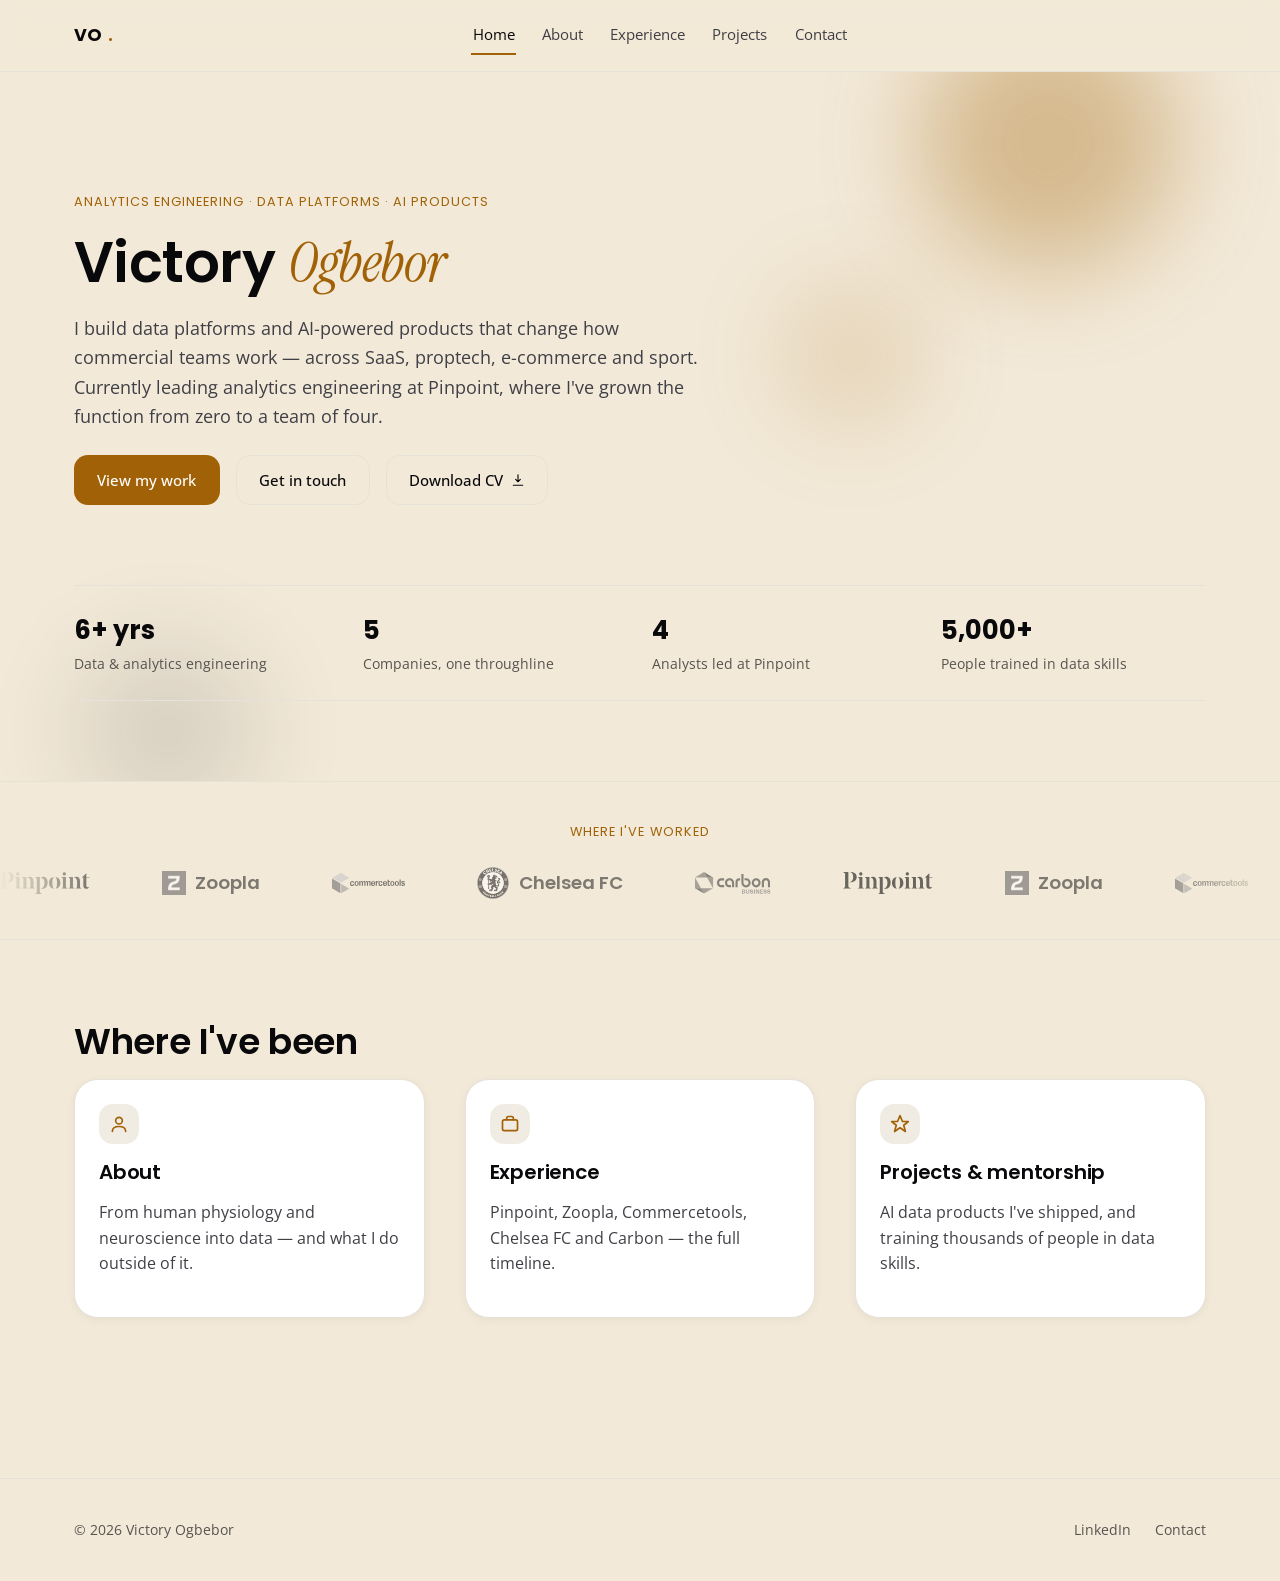
==== index.html @ 46c11bbd "Swap marquee text wordmarks for real company logos Pinpoint (own site's inline SVG wordmark), commer" ====
<!DOCTYPE html>
<html lang="en">
<head>
<meta charset="UTF-8">
<meta name="viewport" content="width=device-width, initial-scale=1.0">
<title>Victory Ogbebor — Analytics Engineering Leader</title>
<meta name="description" content="Victory Ogbebor builds data platforms and AI-powered data products across SaaS, proptech, e-commerce and sport.">
<link rel="icon" type="image/svg+xml" href="assets/favicon.svg">
<link rel="preconnect" href="https://fonts.googleapis.com">
<link rel="preconnect" href="https://fonts.gstatic.com" crossorigin>
<link href="https://fonts.googleapis.com/css2?family=Open+Sans:wght@300;400;500;600;700&family=Poppins:wght@400;500;600;700&family=Instrument+Serif:ital@1&display=swap" rel="stylesheet">
<link rel="stylesheet" href="assets/css/styles.css">
</head>
<body data-page="home">

<header class="site-header">
  <nav class="nav">
    <a href="index.html" class="logo">VO<span class="dot">.</span></a>
    <div class="nav-links" data-nav-links>
      <a href="index.html" data-page="home">Home</a>
      <a href="about.html" data-page="about">About</a>
      <a href="experience.html" data-page="experience">Experience</a>
      <a href="projects.html" data-page="projects">Projects</a>
      <a href="contact.html" data-page="contact">Contact</a>
    </div>
    <div class="nav-actions">
      <button class="icon-btn nav-toggle" data-nav-toggle aria-expanded="false" aria-label="Toggle navigation">
        <svg width="20" height="20" viewBox="0 0 24 24" fill="none" stroke="currentColor" stroke-width="2" stroke-linecap="round"><path d="M4 7h16M4 12h16M4 17h16"></path></svg>
      </button>
    </div>
  </nav>
</header>

<main>
  <section class="hero">
    <div class="hero-floaters" aria-hidden="true">
      <span class="floater floater-a"></span>
      <span class="floater floater-b"></span>
      <span class="floater floater-c"></span>
    </div>
    <div class="container">
      <p class="eyebrow">Analytics Engineering · Data Platforms · AI Products</p>
      <h1>Victory <span class="accent-serif">Ogbebor</span></h1>
      <p style="max-width: 640px; font-size: 1.15rem;">
        I build data platforms and AI-powered products that change how commercial teams work —
        across SaaS, proptech, e-commerce and sport. Currently leading analytics engineering at
        Pinpoint, where I've grown the function from zero to a team of four.
      </p>
      <div class="hero-actions">
        <a href="projects.html" class="btn btn-primary">View my work</a>
        <a href="contact.html" class="btn btn-ghost">Get in touch</a>
        <a href="assets/files/Victory_Ogbebor_Resume.pdf" class="btn btn-ghost" download>
          Download CV
          <svg width="14" height="14" viewBox="0 0 24 24" fill="none" stroke="currentColor" stroke-width="2" stroke-linecap="round" stroke-linejoin="round"><path d="M12 3v12m0 0l-4-4m4 4l4-4M4 21h16"></path></svg>
        </a>
      </div>

      <div class="stat-strip">
        <div class="stat"><b>6+ yrs</b><span>Data &amp; analytics engineering</span></div>
        <div class="stat"><b>5</b><span>Companies, one throughline</span></div>
        <div class="stat"><b>4</b><span>Analysts led at Pinpoint</span></div>
        <div class="stat"><b>5,000+</b><span>People trained in data skills</span></div>
      </div>
    </div>
  </section>

  <section class="marquee-section">
    <p class="eyebrow marquee-eyebrow">Where I've worked</p>
    <div class="marquee-pause">
      <div class="marquee-track" data-marquee>
        <span class="marquee-item"><img src="assets/logos/pinpoint.svg" alt="Pinpoint" style="height:22px;"></span>
        <span class="marquee-item"><img src="assets/logos/zoopla.png" alt="" style="height:24px; width:24px;">Zoopla</span>
        <span class="marquee-item"><img src="assets/logos/commercetools.svg" alt="Commercetools" style="height:20px;"></span>
        <span class="marquee-item"><img src="assets/logos/chelsea-fc.svg" alt="" style="height:32px; width:32px;">Chelsea FC</span>
        <span class="marquee-item"><img src="assets/logos/carbon.svg" alt="Carbon" style="height:22px;"></span>
        <span class="marquee-item"><img src="assets/logos/pinpoint.svg" alt="Pinpoint" style="height:22px;"></span>
        <span class="marquee-item"><img src="assets/logos/zoopla.png" alt="" style="height:24px; width:24px;">Zoopla</span>
        <span class="marquee-item"><img src="assets/logos/commercetools.svg" alt="Commercetools" style="height:20px;"></span>
        <span class="marquee-item"><img src="assets/logos/chelsea-fc.svg" alt="" style="height:32px; width:32px;">Chelsea FC</span>
        <span class="marquee-item"><img src="assets/logos/carbon.svg" alt="Carbon" style="height:22px;"></span>
      </div>
    </div>
  </section>

  <section class="tight">
    <div class="container">
      <h2>Where I've been</h2>
      <div class="grid grid-3">
        <a href="about.html" class="card card-link">
          <div class="badge-icon">
            <svg width="20" height="20" viewBox="0 0 24 24" fill="none" stroke="currentColor" stroke-width="2" stroke-linecap="round" stroke-linejoin="round"><circle cx="12" cy="8" r="4"></circle><path d="M4 21c0-4 3.5-6 8-6s8 2 8 6"></path></svg>
          </div>
          <h3>About</h3>
          <p>From human physiology and neuroscience into data — and what I do outside of it.</p>
        </a>
        <a href="experience.html" class="card card-link">
          <div class="badge-icon">
            <svg width="20" height="20" viewBox="0 0 24 24" fill="none" stroke="currentColor" stroke-width="2" stroke-linecap="round" stroke-linejoin="round"><rect x="3" y="7" width="18" height="13" rx="2"></rect><path d="M8 7V5a2 2 0 0 1 2-2h4a2 2 0 0 1 2 2v2"></path></svg>
          </div>
          <h3>Experience</h3>
          <p>Pinpoint, Zoopla, Commercetools, Chelsea FC and Carbon — the full timeline.</p>
        </a>
        <a href="projects.html" class="card card-link">
          <div class="badge-icon">
            <svg width="20" height="20" viewBox="0 0 24 24" fill="none" stroke="currentColor" stroke-width="2" stroke-linecap="round" stroke-linejoin="round"><path d="M12 2l3 7h7l-5.5 4.5L18.5 21 12 16.5 5.5 21 7.5 13.5 2 9h7z"></path></svg>
          </div>
          <h3>Projects &amp; mentorship</h3>
          <p>AI data products I've shipped, and training thousands of people in data skills.</p>
        </a>
      </div>
    </div>
  </section>
</main>

<footer class="site-footer">
  <div class="container footer-row">
    <span>© <span id="year"></span> Victory Ogbebor</span>
    <div class="footer-links">
      <a href="https://www.linkedin.com/in/victory-ogbebor/" target="_blank" rel="noopener">LinkedIn</a>
      <a href="contact.html">Contact</a>
    </div>
  </div>
</footer>

<script src="assets/js/main.js"></script>
<script>document.getElementById('year').textContent = new Date().getFullYear();</script>
</body>
</html>
---- assets/css/styles.css ----
/* ---------------------------------------------------------
   Design tokens (warm/approachable revision: neutral base +
   amber accent, Poppins + Open Sans, soft rounded cards)
--------------------------------------------------------- */
:root {
  --color-bg: #F2E9D8;
  --color-fg: #09090B;
  --color-surface: #FFFFFF;
  --color-primary: #18181B;
  --color-primary-fg: #FFFFFF;
  --color-secondary: #3F3F46;
  --color-accent: #A16207;
  --color-accent-fg: #FFFFFF;
  --color-muted: #F1ECE3;
  --color-muted-fg: #57534E;
  --color-border: #E7E2D9;
  --color-ring: #A16207;

  --font-heading: 'Poppins', -apple-system, BlinkMacSystemFont, sans-serif;
  --font-body: 'Open Sans', -apple-system, BlinkMacSystemFont, sans-serif;

  --radius-sm: 8px;
  --radius-md: 14px;
  --radius-lg: 24px;

  --space-1: 0.5rem;
  --space-2: 1rem;
  --space-3: 1.5rem;
  --space-4: 2.5rem;
  --space-5: 5rem;
  --space-6: 7.5rem;

  --max-width: 1180px;
  --transition: 200ms ease;
  --shadow-card: 0 2px 10px rgba(24, 24, 27, 0.05);
  --shadow-card-hover: 0 12px 30px rgba(161, 98, 7, 0.12);
}

@media (prefers-reduced-motion: reduce) {
  *, *::before, *::after {
    animation-duration: 0.01ms !important;
    transition-duration: 0.01ms !important;
    scroll-behavior: auto !important;
  }
}

/* ---------------------------------------------------------
   Reset & base
--------------------------------------------------------- */
*, *::before, *::after { box-sizing: border-box; }
html { scroll-behavior: smooth; }

body {
  margin: 0;
  background: var(--color-bg);
  color: var(--color-fg);
  font-family: var(--font-body);
  font-size: 16px;
  line-height: 1.6;
  -webkit-font-smoothing: antialiased;
  transition: background var(--transition), color var(--transition);
}

h1, h2, h3, h4 {
  font-family: var(--font-heading);
  font-weight: 600;
  line-height: 1.2;
  margin: 0 0 var(--space-2);
  letter-spacing: -0.01em;
}

h1 { font-size: clamp(2.25rem, 5vw, 3.5rem); }
h2 { font-size: clamp(1.5rem, 3vw, 2.25rem); }
h3 { font-size: 1.25rem; }

p { margin: 0 0 var(--space-2); color: var(--color-secondary); }

.accent-serif {
  font-family: 'Instrument Serif', 'Cormorant Garamond', ui-serif, Georgia, serif;
  font-style: italic;
  font-weight: 400;
  color: var(--color-accent);
}

a {
  color: inherit;
  text-decoration: none;
}

ul { padding-left: 1.2em; }

img, svg { max-width: 100%; display: block; }

.container {
  max-width: var(--max-width);
  margin: 0 auto;
  padding: 0 var(--space-3);
}

a:focus-visible,
button:focus-visible,
[tabindex]:focus-visible {
  outline: 2px solid var(--color-ring);
  outline-offset: 3px;
  border-radius: var(--radius-sm);
}

button { font-family: inherit; cursor: pointer; }

/* ---------------------------------------------------------
   Header / nav
--------------------------------------------------------- */
.site-header {
  position: sticky;
  top: 0;
  z-index: 50;
  border-bottom: 1px solid var(--color-border);
}

/* backdrop-filter lives on a pseudo-element (not the header itself) because
   backdrop-filter on an ancestor creates a containing block for fixed-position
   descendants — that broke the full-viewport mobile nav overlay below. */
.site-header::before {
  content: "";
  position: absolute;
  inset: 0;
  z-index: -1;
  background: color-mix(in srgb, var(--color-bg) 85%, transparent);
  backdrop-filter: blur(10px);
}

.nav {
  display: flex;
  align-items: center;
  justify-content: space-between;
  padding: var(--space-2) var(--space-3);
  max-width: var(--max-width);
  margin: 0 auto;
}

.logo {
  font-family: var(--font-heading);
  font-weight: 700;
  font-size: 1.1rem;
  color: var(--color-fg);
  display: flex;
  align-items: center;
  gap: 0.4rem;
  cursor: pointer;
}

.logo .dot { color: var(--color-accent); }

.nav-links {
  display: flex;
  align-items: center;
  gap: var(--space-3);
}

.nav-links a {
  font-size: 0.95rem;
  color: var(--color-secondary);
  padding: 0.4rem 0.1rem;
  border-bottom: 2px solid transparent;
  transition: color var(--transition), border-color var(--transition);
  cursor: pointer;
}

.nav-links a:hover,
.nav-links a[aria-current="page"] {
  color: var(--color-fg);
  border-bottom-color: var(--color-accent);
}

.nav-actions {
  display: flex;
  align-items: center;
  gap: var(--space-2);
}

.icon-btn {
  background: transparent;
  border: 1px solid var(--color-border);
  border-radius: var(--radius-sm);
  width: 2.25rem;
  height: 2.25rem;
  display: inline-flex;
  align-items: center;
  justify-content: center;
  color: var(--color-fg);
  transition: background var(--transition), border-color var(--transition);
}

.icon-btn:hover { border-color: var(--color-accent); }

.nav-toggle {
  display: none;
  background: transparent;
  border: none;
  color: var(--color-fg);
}

@media (max-width: 768px) {
  .nav-links {
    position: fixed;
    inset: 4rem 0 0 0;
    background: var(--color-bg);
    flex-direction: column;
    align-items: flex-start;
    padding: var(--space-3);
    gap: var(--space-2);
    transform: translateY(-110%);
    transition: transform var(--transition);
    border-bottom: 1px solid var(--color-border);
  }
  .nav-links.open { transform: translateY(0); }
  .nav-toggle { display: inline-flex; }
}

/* ---------------------------------------------------------
   Buttons
--------------------------------------------------------- */
.btn {
  display: inline-flex;
  align-items: center;
  gap: 0.5rem;
  padding: 0.75rem 1.4rem;
  border-radius: var(--radius-md);
  font-size: 0.95rem;
  font-weight: 500;
  border: 1px solid transparent;
  transition: background var(--transition), color var(--transition), border-color var(--transition), transform var(--transition);
  cursor: pointer;
}

.btn:hover { transform: translateY(-1px); }

.btn-primary {
  background: var(--color-accent);
  color: var(--color-accent-fg);
}
.btn-primary:hover { background: color-mix(in srgb, var(--color-accent) 85%, black); }

.btn-ghost {
  background: transparent;
  color: var(--color-fg);
  border-color: var(--color-border);
}
.btn-ghost:hover { border-color: var(--color-accent); color: var(--color-accent); }

/* ---------------------------------------------------------
   Sections & layout helpers
--------------------------------------------------------- */
section { padding: var(--space-6) 0; }
section.tight { padding: var(--space-5) 0; }

.eyebrow {
  font-family: var(--font-heading);
  text-transform: uppercase;
  letter-spacing: 0.08em;
  font-size: 0.8rem;
  color: var(--color-accent);
  margin-bottom: var(--space-2);
}

.hero {
  position: relative;
  padding-top: var(--space-6);
  padding-bottom: var(--space-5);
  overflow: hidden;
}

.hero > .container { position: relative; z-index: 1; }

.hero-floaters {
  position: absolute;
  inset: 0;
  z-index: 0;
  overflow: hidden;
  pointer-events: none;
}

.floater {
  position: absolute;
  border-radius: 50%;
  filter: blur(50px);
  opacity: 0.35;
}

.floater-a {
  width: 260px;
  height: 260px;
  top: -60px;
  right: 8%;
  background: var(--color-accent);
  animation: float-a 9s ease-in-out infinite alternate;
}

.floater-b {
  width: 180px;
  height: 180px;
  bottom: -40px;
  left: 6%;
  background: var(--color-primary);
  opacity: 0.12;
  animation: float-b 11s ease-in-out infinite alternate;
}

.floater-c {
  width: 140px;
  height: 140px;
  top: 30%;
  right: 28%;
  background: var(--color-accent);
  opacity: 0.18;
  animation: float-c 7.5s ease-in-out infinite alternate;
}

@keyframes float-a {
  from { transform: translate(0, 0); }
  to { transform: translate(-18px, 22px); }
}
@keyframes float-b {
  from { transform: translate(0, 0); }
  to { transform: translate(20px, -16px); }
}
@keyframes float-c {
  from { transform: translate(0, 0); }
  to { transform: translate(-14px, -20px); }
}

/* ---------------------------------------------------------
   Company marquee
--------------------------------------------------------- */
.marquee-section {
  padding: var(--space-4) 0;
  border-top: 1px solid var(--color-border);
  border-bottom: 1px solid var(--color-border);
}

.marquee-eyebrow {
  text-align: center;
  margin-bottom: var(--space-3);
}

.marquee-pause {
  overflow: hidden;
  width: 100%;
  mask-image: linear-gradient(90deg, transparent, #000 8%, #000 92%, transparent);
}

.marquee-track {
  display: flex;
  align-items: center;
  gap: 4.5rem;
  width: max-content;
  animation: marquee-x 28s linear infinite;
}

.marquee-pause:hover .marquee-track { animation-play-state: paused; }

@keyframes marquee-x {
  from { transform: translateX(0); }
  to { transform: translateX(-50%); }
}

.marquee-item {
  font-family: var(--font-heading);
  font-weight: 600;
  font-size: 1.15rem;
  color: var(--color-muted-fg);
  white-space: nowrap;
  opacity: 0.75;
  display: flex;
  align-items: center;
  gap: 0.6rem;
}

.marquee-item img {
  max-height: 32px;
  width: auto;
  filter: grayscale(1);
  opacity: 0.75;
}

.hero-actions {
  display: flex;
  flex-wrap: wrap;
  gap: var(--space-2);
  margin-top: var(--space-3);
}

.stat-strip {
  display: grid;
  grid-template-columns: repeat(auto-fit, minmax(160px, 1fr));
  gap: var(--space-3);
  border-top: 1px solid var(--color-border);
  border-bottom: 1px solid var(--color-border);
  padding: var(--space-3) 0;
  margin-top: var(--space-5);
}

.stat-strip .stat b {
  display: block;
  font-family: var(--font-heading);
  font-size: 1.6rem;
  color: var(--color-fg);
}
.stat-strip .stat span {
  font-size: 0.85rem;
  color: var(--color-muted-fg);
}

.grid {
  display: grid;
  gap: var(--space-4);
}
.grid-3 { grid-template-columns: repeat(auto-fit, minmax(240px, 1fr)); }
.grid-2 { grid-template-columns: repeat(auto-fit, minmax(280px, 1fr)); }

.card {
  background: var(--color-surface);
  border: 1px solid var(--color-border);
  border-radius: var(--radius-lg);
  padding: var(--space-3);
  box-shadow: var(--shadow-card);
  transition: border-color var(--transition), box-shadow var(--transition), transform var(--transition);
}

.card:hover {
  border-color: var(--color-accent);
  box-shadow: var(--shadow-card-hover);
  transform: scale(1.01);
}

.card a.card-link {
  cursor: pointer;
}

.tag-row {
  display: flex;
  flex-wrap: wrap;
  gap: 0.4rem;
  margin-top: var(--space-2);
}

.tag {
  font-family: var(--font-heading);
  font-size: 0.75rem;
  background: var(--color-muted);
  color: var(--color-muted-fg);
  padding: 0.25rem 0.6rem;
  border-radius: 999px;
}

/* ---------------------------------------------------------
   Experience — drill-down accordion
--------------------------------------------------------- */
.timeline {
  display: flex;
  flex-direction: column;
  gap: var(--space-2);
}

.role-card {
  background: var(--color-surface);
  border: 1px solid var(--color-border);
  border-radius: var(--radius-lg);
  overflow: hidden;
  box-shadow: var(--shadow-card);
  transition: box-shadow var(--transition);
}

.role-card:hover { box-shadow: var(--shadow-card-hover); }

.role-summary {
  width: 100%;
  display: flex;
  justify-content: space-between;
  align-items: center;
  gap: var(--space-2);
  padding: var(--space-3);
  background: transparent;
  border: none;
  color: var(--color-fg);
  text-align: left;
}

.role-summary:hover { background: var(--color-muted); }

.role-heading h3 { margin-bottom: 0.2rem; }
.role-meta {
  font-family: var(--font-heading);
  font-size: 0.8rem;
  color: var(--color-muted-fg);
}
.role-summary-text {
  margin-top: 0.4rem;
  font-size: 0.9rem;
}

.chevron {
  flex-shrink: 0;
  transition: transform var(--transition);
  color: var(--color-accent);
}

.role-card[data-open="true"] .chevron { transform: rotate(180deg); }

.role-detail {
  max-height: 0;
  overflow: hidden;
  transition: max-height 300ms ease;
  border-top: 1px solid transparent;
}

.role-card[data-open="true"] .role-detail {
  border-top-color: var(--color-border);
}

.role-detail-inner {
  padding: 0 var(--space-3) var(--space-3);
}

.role-detail-inner ul { margin: 0 0 var(--space-2); padding-left: 1.1em; }
.role-detail-inner li { margin-bottom: 0.4rem; color: var(--color-secondary); }

/* ---------------------------------------------------------
   Footer
--------------------------------------------------------- */
.site-footer {
  border-top: 1px solid var(--color-border);
  padding: var(--space-4) 0;
  margin-top: var(--space-5);
}

.footer-row {
  display: flex;
  flex-wrap: wrap;
  justify-content: space-between;
  gap: var(--space-2);
  align-items: center;
  font-size: 0.85rem;
  color: var(--color-muted-fg);
}

.footer-links {
  display: flex;
  gap: var(--space-3);
}

/* ---------------------------------------------------------
   Misc components
--------------------------------------------------------- */
.divider { border: none; border-top: 1px solid var(--color-border); margin: var(--space-4) 0; }

.timeline-edu {
  display: flex;
  flex-direction: column;
  gap: var(--space-2);
}

.edu-item {
  display: flex;
  gap: var(--space-3);
  padding-bottom: var(--space-2);
  border-bottom: 1px solid var(--color-border);
}
.edu-item:last-child { border-bottom: none; }

.edu-item .edu-dates {
  font-family: var(--font-heading);
  font-size: 0.8rem;
  color: var(--color-accent);
  white-space: nowrap;
}

.contact-card {
  text-align: center;
  padding: var(--space-5) var(--space-3);
}

.email-reveal {
  font-family: var(--font-heading);
  font-size: 1.1rem;
  margin-top: var(--space-2);
  display: inline-block;
}

.badge-icon {
  width: 2.5rem;
  height: 2.5rem;
  border-radius: var(--radius-md);
  background: var(--color-muted);
  color: var(--color-accent);
  display: inline-flex;
  align-items: center;
  justify-content: center;
  margin-bottom: var(--space-2);
}
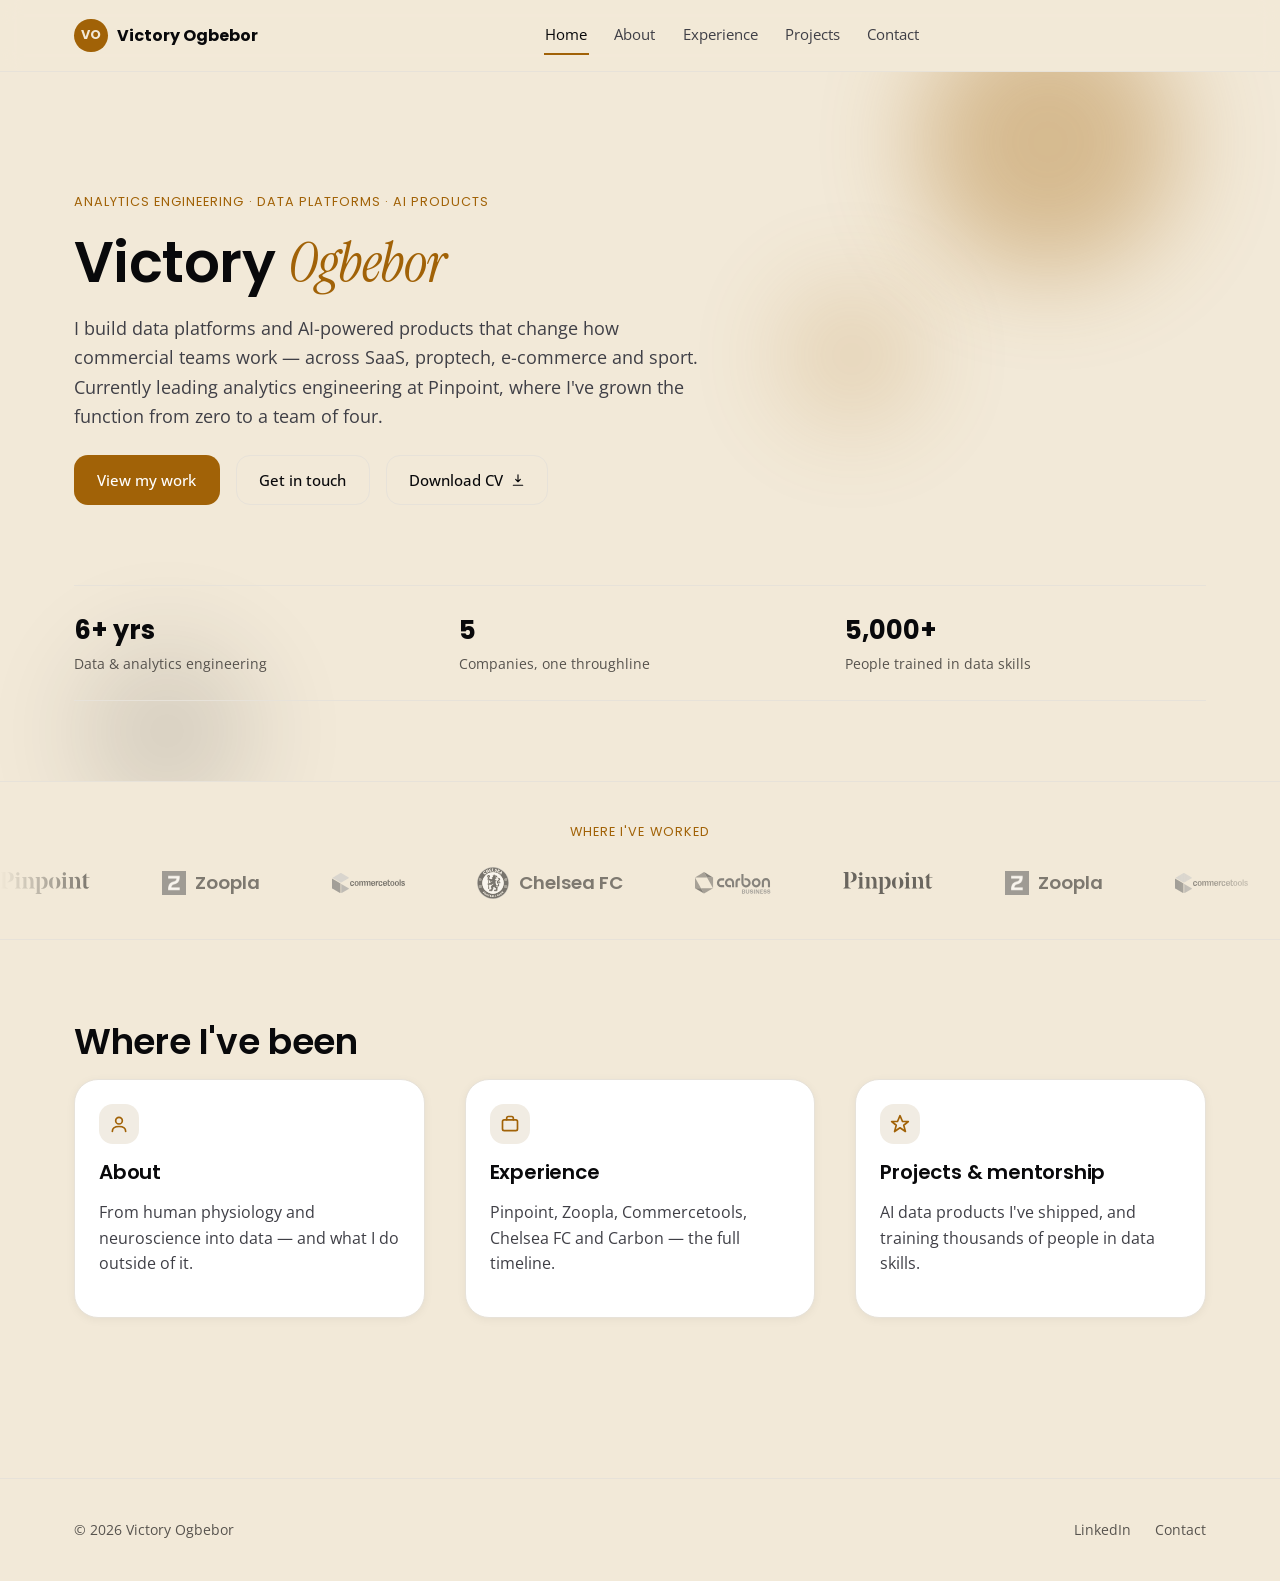
==== commit 5e64f5d1: "Redesign nav logo/favicon and remove stray stat tile Favicon was still using the original dark/blue " ====
--- a/index.html
+++ b/index.html
@@ -15,7 +15,7 @@
 
 <header class="site-header">
   <nav class="nav">
-    <a href="index.html" class="logo">VO<span class="dot">.</span></a>
+    <a href="index.html" class="logo"><span class="logo-badge">VO</span><span class="logo-name">Victory Ogbebor</span></a>
     <div class="nav-links" data-nav-links>
       <a href="index.html" data-page="home">Home</a>
       <a href="about.html" data-page="about">About</a>
@@ -58,7 +58,6 @@
       <div class="stat-strip">
         <div class="stat"><b>6+ yrs</b><span>Data &amp; analytics engineering</span></div>
         <div class="stat"><b>5</b><span>Companies, one throughline</span></div>
-        <div class="stat"><b>4</b><span>Analysts led at Pinpoint</span></div>
         <div class="stat"><b>5,000+</b><span>People trained in data skills</span></div>
       </div>
     </div>
--- a/assets/css/styles.css
+++ b/assets/css/styles.css
@@ -141,15 +141,35 @@
 .logo {
   font-family: var(--font-heading);
   font-weight: 700;
-  font-size: 1.1rem;
-  color: var(--color-fg);
-  display: flex;
-  align-items: center;
-  gap: 0.4rem;
+  font-size: 1rem;
+  color: var(--color-fg);
+  display: flex;
+  align-items: center;
+  gap: 0.6rem;
   cursor: pointer;
 }
 
-.logo .dot { color: var(--color-accent); }
+.logo-badge {
+  width: 2.1rem;
+  height: 2.1rem;
+  border-radius: 50%;
+  background: var(--color-accent);
+  color: var(--color-bg);
+  display: inline-flex;
+  align-items: center;
+  justify-content: center;
+  font-size: 0.8rem;
+  letter-spacing: 0.02em;
+  flex-shrink: 0;
+}
+
+.logo-name {
+  white-space: nowrap;
+}
+
+@media (max-width: 480px) {
+  .logo-name { display: none; }
+}
 
 .nav-links {
   display: flex;
@@ -488,6 +508,29 @@
 
 .role-summary:hover { background: var(--color-muted); }
 
+.role-heading-group {
+  display: flex;
+  align-items: flex-start;
+  gap: 1rem;
+}
+
+.role-logo {
+  width: 3rem;
+  height: 3rem;
+  border-radius: var(--radius-md);
+  background: var(--color-muted);
+  display: flex;
+  align-items: center;
+  justify-content: center;
+  flex-shrink: 0;
+}
+
+.role-logo img {
+  max-width: 65%;
+  max-height: 65%;
+  object-fit: contain;
+}
+
 .role-heading h3 { margin-bottom: 0.2rem; }
 .role-meta {
   font-family: var(--font-heading);
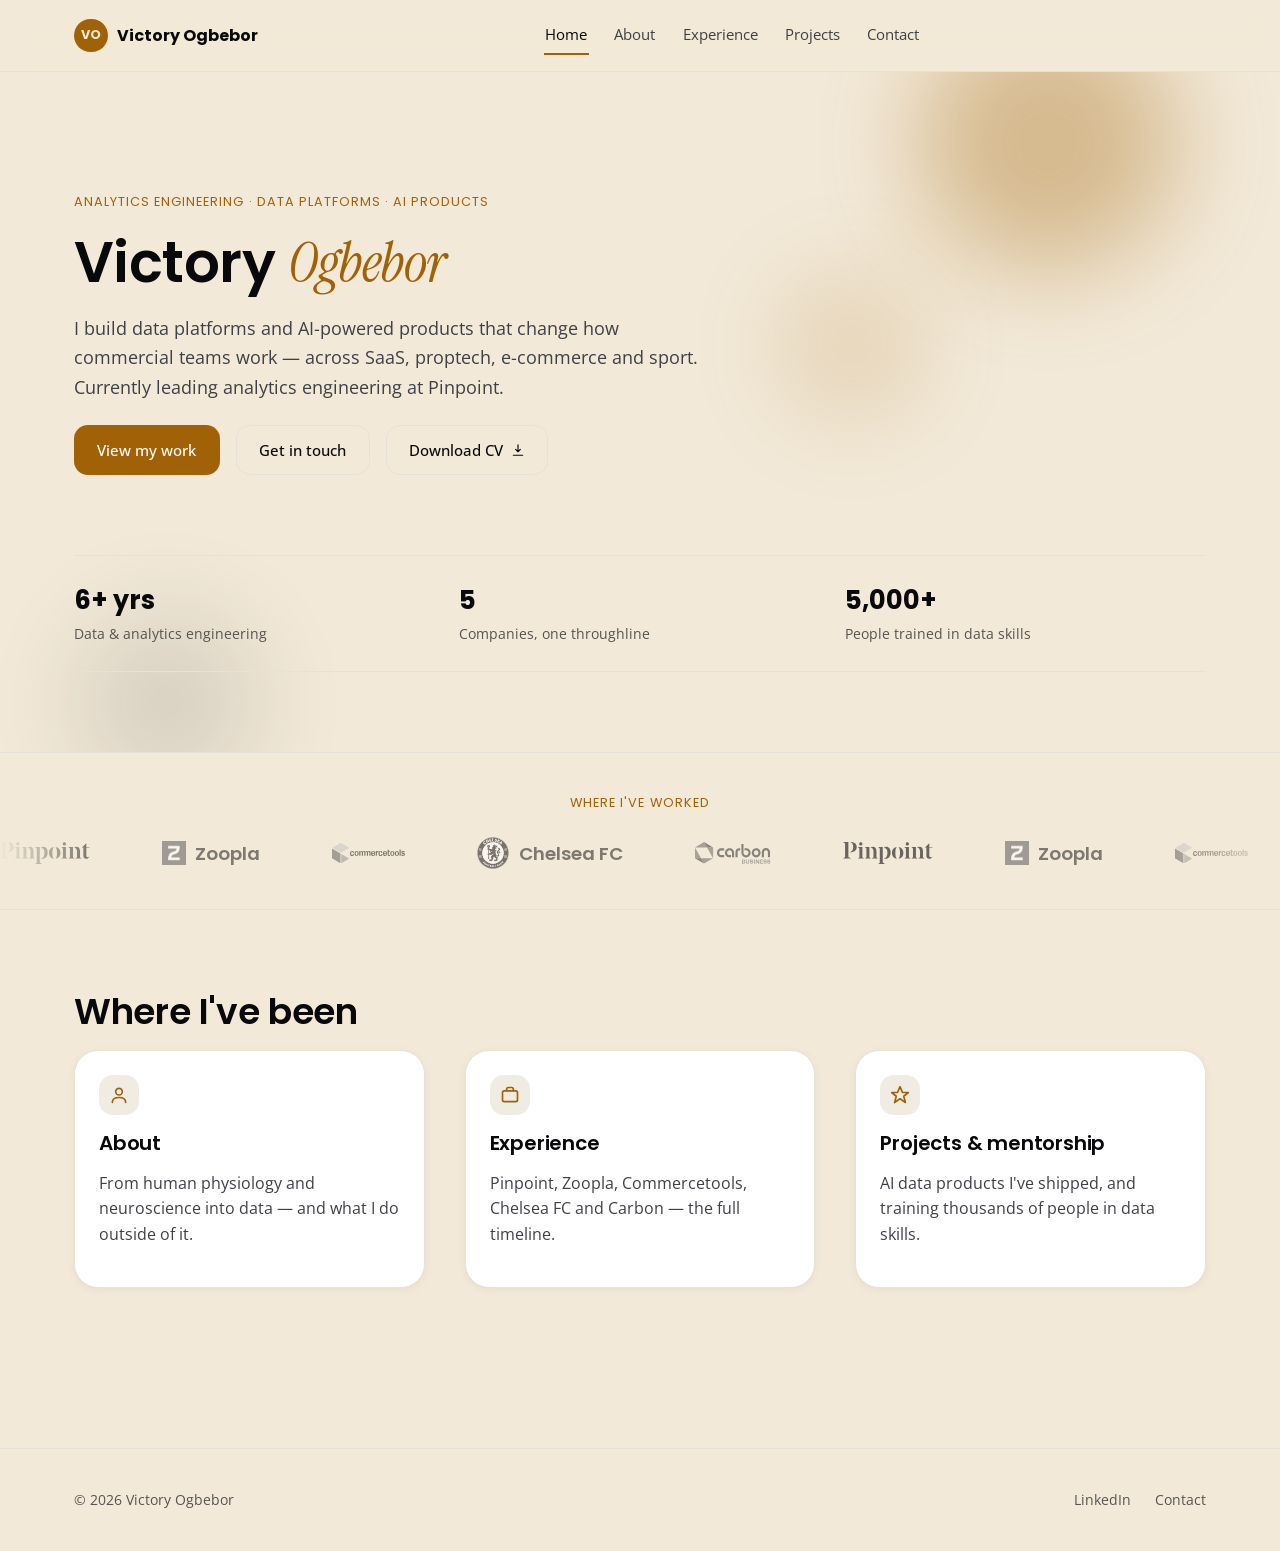
==== commit 09a723aa: "Trim hero intro paragraph on Home page" ====
--- a/index.html
+++ b/index.html
@@ -44,7 +44,7 @@
       <p style="max-width: 640px; font-size: 1.15rem;">
         I build data platforms and AI-powered products that change how commercial teams work —
         across SaaS, proptech, e-commerce and sport. Currently leading analytics engineering at
-        Pinpoint, where I've grown the function from zero to a team of four.
+        Pinpoint.
       </p>
       <div class="hero-actions">
         <a href="projects.html" class="btn btn-primary">View my work</a>
--- a/assets/css/styles.css
+++ b/assets/css/styles.css
@@ -95,6 +95,18 @@
   max-width: var(--max-width);
   margin: 0 auto;
   padding: 0 var(--space-3);
+}
+
+.sr-only {
+  position: absolute;
+  width: 1px;
+  height: 1px;
+  padding: 0;
+  margin: -1px;
+  overflow: hidden;
+  clip: rect(0, 0, 0, 0);
+  white-space: nowrap;
+  border: 0;
 }
 
 a:focus-visible,
@@ -474,99 +486,136 @@
 }
 
 /* ---------------------------------------------------------
-   Experience — drill-down accordion
---------------------------------------------------------- */
-.timeline {
-  display: flex;
-  flex-direction: column;
-  gap: var(--space-2);
-}
-
-.role-card {
-  background: var(--color-surface);
-  border: 1px solid var(--color-border);
-  border-radius: var(--radius-lg);
-  overflow: hidden;
-  box-shadow: var(--shadow-card);
-  transition: box-shadow var(--transition);
-}
-
-.role-card:hover { box-shadow: var(--shadow-card-hover); }
-
-.role-summary {
-  width: 100%;
-  display: flex;
-  justify-content: space-between;
-  align-items: center;
-  gap: var(--space-2);
-  padding: var(--space-3);
-  background: transparent;
+   Experience — alternating timeline
+--------------------------------------------------------- */
+.exp-timeline {
+  position: relative;
+  padding: var(--space-2) 0;
+}
+
+.exp-timeline::before {
+  content: "";
+  position: absolute;
+  left: 50%;
+  top: 0;
+  bottom: 0;
+  width: 1px;
+  background: var(--color-border);
+  transform: translateX(-50%);
+}
+
+.exp-item {
+  position: relative;
+  width: 50%;
+  padding: 0 var(--space-4) var(--space-6) 0;
+}
+
+.exp-item.exp-right {
+  margin-left: 50%;
+  padding: 0 0 var(--space-6) var(--space-4);
+}
+
+.exp-item.exp-left { text-align: right; }
+.exp-item.exp-right { text-align: left; }
+
+.exp-dot {
+  position: absolute;
+  top: 0.35rem;
+  width: 14px;
+  height: 14px;
+  border-radius: 50%;
+  background: var(--color-accent);
+  box-shadow: 0 0 0 4px var(--color-bg);
+}
+.exp-item.exp-left .exp-dot { right: -7px; }
+.exp-item.exp-right .exp-dot { left: -7px; }
+
+.exp-meta {
+  font-family: var(--font-heading);
+  font-size: 0.8rem;
+  letter-spacing: 0.04em;
+  text-transform: uppercase;
+  color: var(--color-muted-fg);
+  margin-bottom: 0.6rem;
+}
+
+.exp-company-row {
+  display: flex;
+  align-items: center;
+  gap: 0.6rem;
+  margin-bottom: 0.1rem;
+}
+.exp-item.exp-left .exp-company-row { justify-content: flex-end; }
+.exp-item.exp-right .exp-company-row { justify-content: flex-start; }
+
+.exp-logo {
+  height: 26px;
+  width: auto;
+  max-width: 90px;
+  object-fit: contain;
+}
+
+.exp-logo-wordmark {
+  height: 34px;
+  max-width: 160px;
+}
+
+.exp-company { margin: 0; }
+
+.exp-role {
+  color: var(--color-accent);
+  font-weight: 600;
+  margin-bottom: 0.7rem;
+}
+
+.exp-summary { margin-bottom: 0.7rem; }
+
+.exp-readmore {
+  background: none;
   border: none;
-  color: var(--color-fg);
-  text-align: left;
-}
-
-.role-summary:hover { background: var(--color-muted); }
-
-.role-heading-group {
-  display: flex;
-  align-items: flex-start;
-  gap: 1rem;
-}
-
-.role-logo {
-  width: 3rem;
-  height: 3rem;
-  border-radius: var(--radius-md);
-  background: var(--color-muted);
-  display: flex;
-  align-items: center;
-  justify-content: center;
-  flex-shrink: 0;
-}
-
-.role-logo img {
-  max-width: 65%;
-  max-height: 65%;
-  object-fit: contain;
-}
-
-.role-heading h3 { margin-bottom: 0.2rem; }
-.role-meta {
-  font-family: var(--font-heading);
-  font-size: 0.8rem;
-  color: var(--color-muted-fg);
-}
-.role-summary-text {
-  margin-top: 0.4rem;
-  font-size: 0.9rem;
-}
-
-.chevron {
-  flex-shrink: 0;
-  transition: transform var(--transition);
-  color: var(--color-accent);
-}
-
-.role-card[data-open="true"] .chevron { transform: rotate(180deg); }
-
-.role-detail {
+  padding: 0;
+  color: var(--color-fg);
+  font-family: var(--font-body);
+  font-weight: 600;
+  font-size: 0.95rem;
+  cursor: pointer;
+}
+.exp-readmore:hover { color: var(--color-accent); }
+
+.exp-detail {
   max-height: 0;
   overflow: hidden;
   transition: max-height 300ms ease;
-  border-top: 1px solid transparent;
-}
-
-.role-card[data-open="true"] .role-detail {
-  border-top-color: var(--color-border);
-}
-
-.role-detail-inner {
-  padding: 0 var(--space-3) var(--space-3);
-}
+  text-align: left;
+}
+
+.exp-detail .role-detail-inner { padding: var(--space-2) 0 0; }
 
 .role-detail-inner ul { margin: 0 0 var(--space-2); padding-left: 1.1em; }
 .role-detail-inner li { margin-bottom: 0.4rem; color: var(--color-secondary); }
+
+@media (max-width: 768px) {
+  .exp-timeline::before { left: 20px; transform: none; }
+
+  .exp-item.exp-left,
+  .exp-item.exp-right {
+    width: auto;
+    margin-left: 0;
+    padding: 0 0 var(--space-5) 2.75rem;
+    text-align: left;
+  }
+
+  .exp-item.exp-left .exp-dot,
+  .exp-item.exp-right .exp-dot {
+    left: 14px;
+    right: auto;
+  }
+
+  .exp-item.exp-left .exp-company-row,
+  .exp-item.exp-right .exp-company-row {
+    justify-content: flex-start;
+  }
+}
 
 /* ---------------------------------------------------------
    Footer
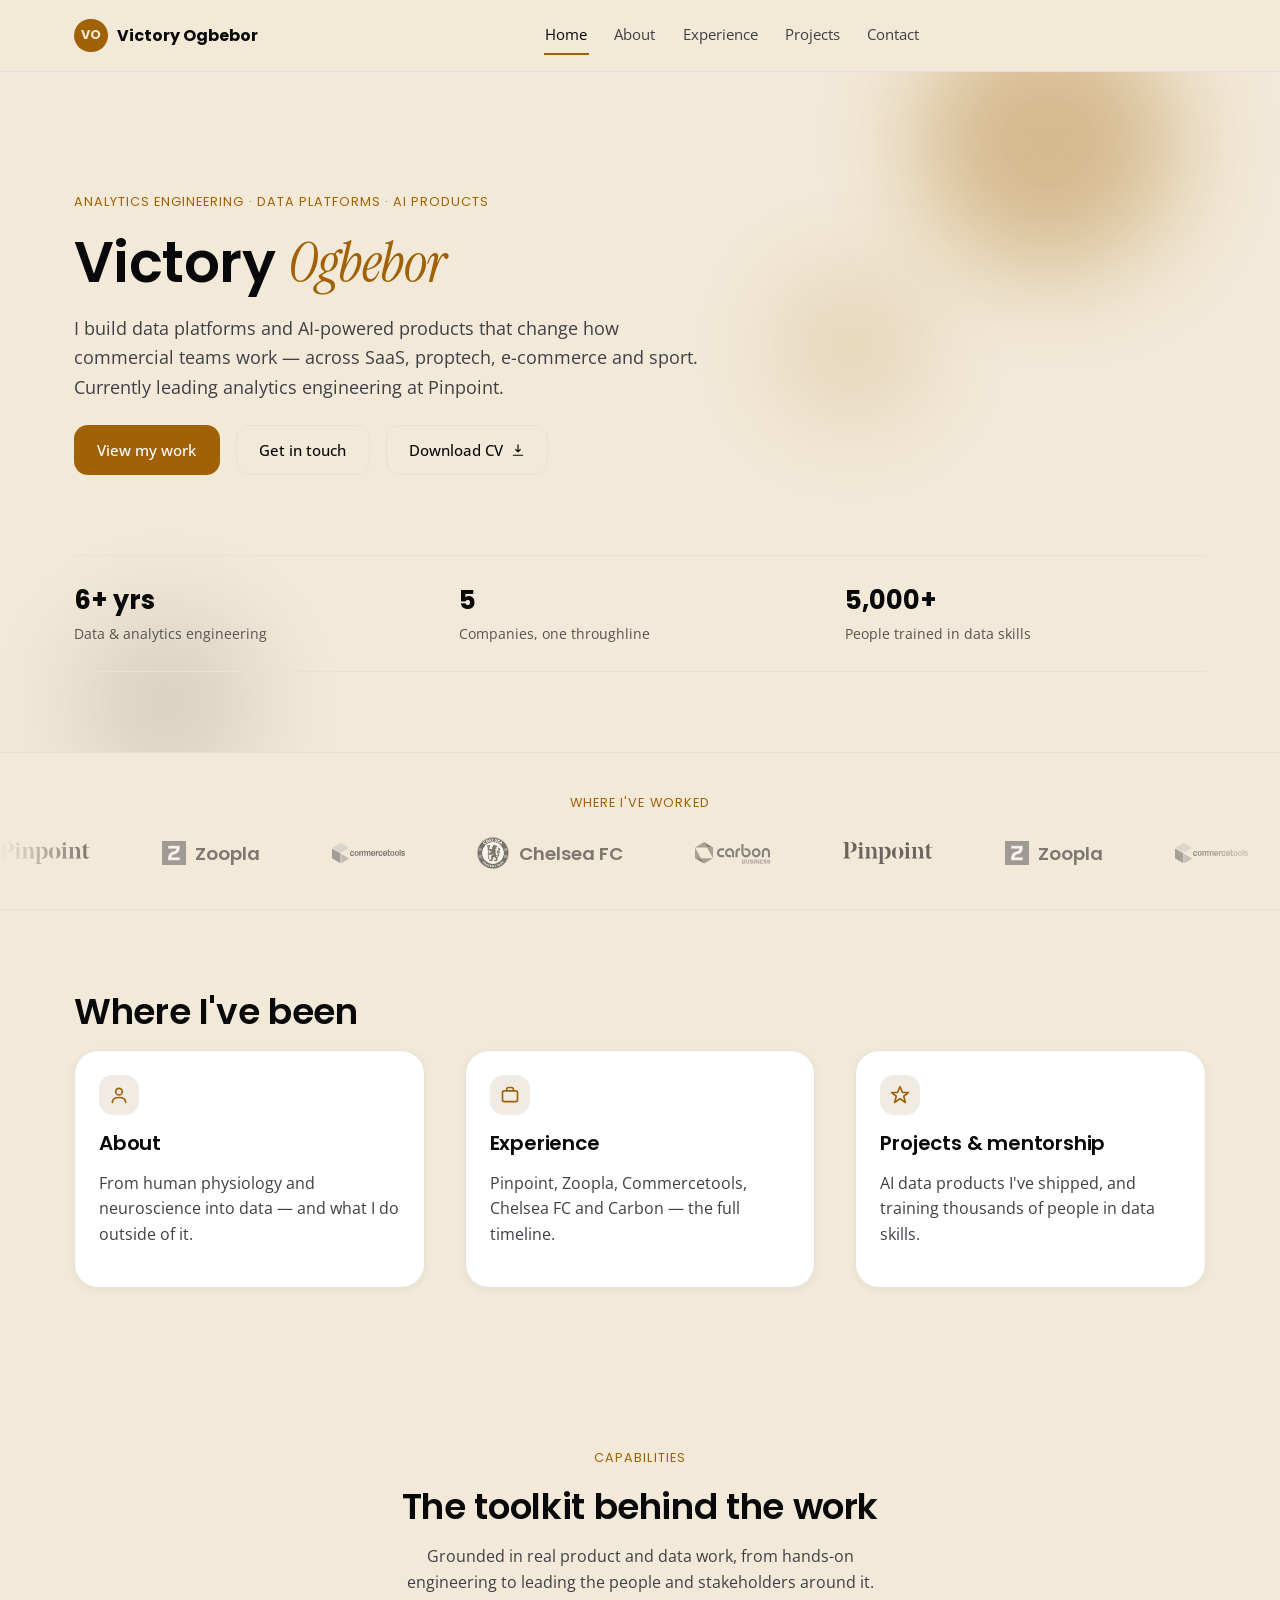
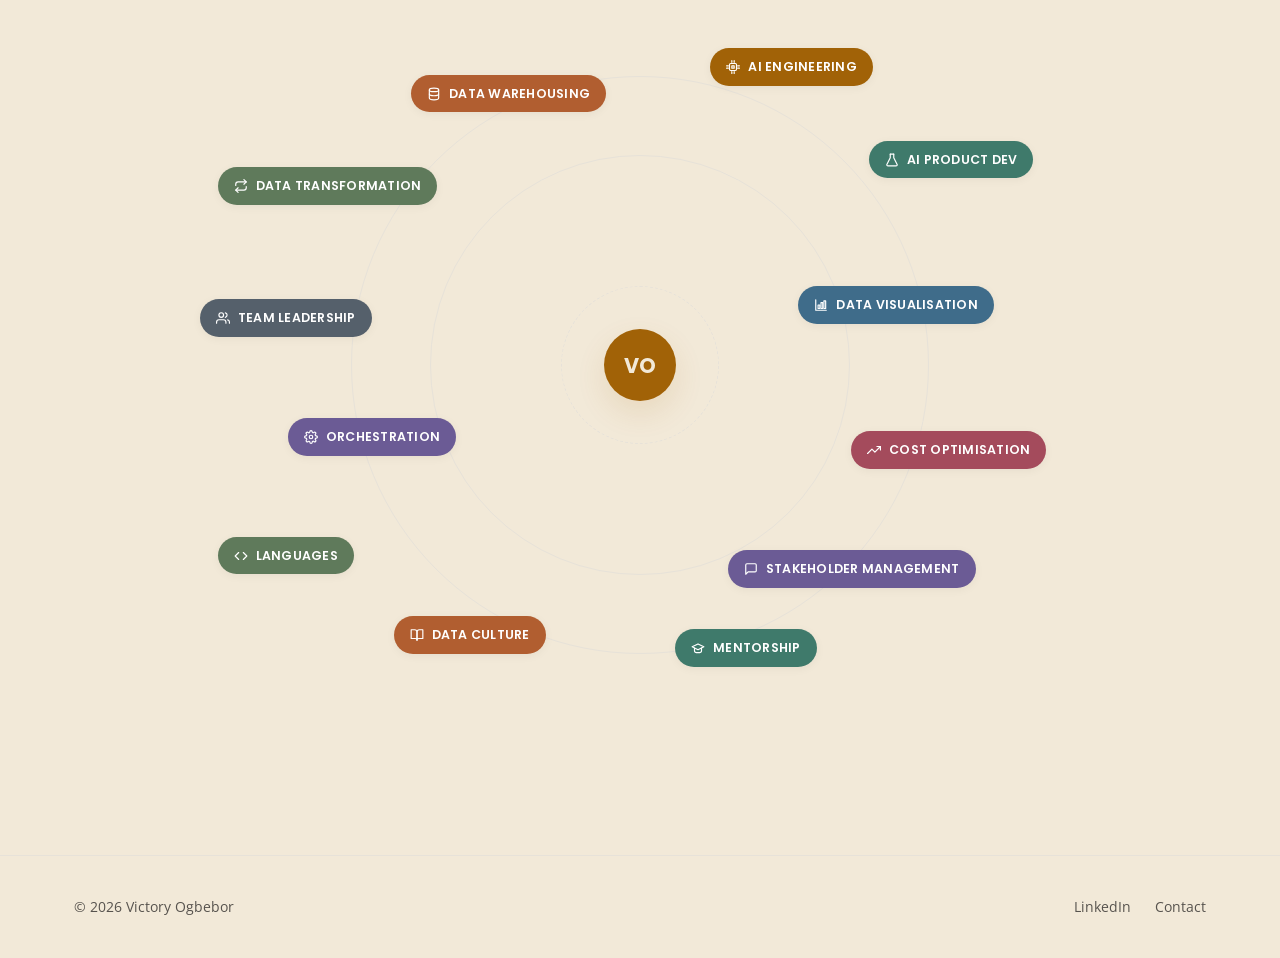
==== commit 71b04b6c: "Add radial capabilities visual to Home page, remove plain Toolkit list from About Inspired by the la" ====
--- a/index.html
+++ b/index.html
@@ -109,6 +109,79 @@
       </div>
     </div>
   </section>
+
+  <section class="tight">
+    <div class="container">
+      <p class="eyebrow" style="text-align:center; justify-content:center; display:flex;">Capabilities</p>
+      <h2 style="text-align:center;">The toolkit behind the work</h2>
+      <p style="max-width: 520px; margin: 0 auto; text-align:center;">Grounded in real product and data work, from hands-on engineering to leading the people and stakeholders around it.</p>
+
+      <div class="cap-visual">
+        <div class="cap-rings" aria-hidden="true"></div>
+        <div class="cap-center">VO</div>
+
+        <span class="cap-pill cap-c1" style="top:6%; left:24%;">
+          <svg width="14" height="14" viewBox="0 0 24 24" fill="none" stroke="currentColor" stroke-width="2" stroke-linecap="round" stroke-linejoin="round"><ellipse cx="12" cy="5" rx="8" ry="3"></ellipse><path d="M4 5v14c0 1.7 3.6 3 8 3s8-1.3 8-3V5"></path><path d="M4 12c0 1.7 3.6 3 8 3s8-1.3 8-3"></path></svg>
+          Data Warehousing
+        </span>
+
+        <span class="cap-pill cap-c5" style="top:2%; left:58%;">
+          <svg width="14" height="14" viewBox="0 0 24 24" fill="none" stroke="currentColor" stroke-width="2" stroke-linecap="round" stroke-linejoin="round"><rect x="6" y="6" width="12" height="12" rx="2"></rect><rect x="10" y="10" width="4" height="4"></rect><path d="M10 1v3M14 1v3M10 20v3M14 20v3M1 10h3M1 14h3M20 10h3M20 14h3"></path></svg>
+          AI Engineering
+        </span>
+
+        <span class="cap-pill cap-c4" style="top:20%; left:2%;">
+          <svg width="14" height="14" viewBox="0 0 24 24" fill="none" stroke="currentColor" stroke-width="2" stroke-linecap="round" stroke-linejoin="round"><path d="M17 1l4 4-4 4"></path><path d="M3 11V9a4 4 0 0 1 4-4h14"></path><path d="M7 23l-4-4 4-4"></path><path d="M21 13v2a4 4 0 0 1-4 4H3"></path></svg>
+          Data Transformation
+        </span>
+
+        <span class="cap-pill cap-c8" style="top:16%; left:76%;">
+          <svg width="14" height="14" viewBox="0 0 24 24" fill="none" stroke="currentColor" stroke-width="2" stroke-linecap="round" stroke-linejoin="round"><path d="M9 2v6L3 20a2 2 0 0 0 2 2h14a2 2 0 0 0 2-2L15 8V2"></path><path d="M9 2h6"></path></svg>
+          AI Product Dev
+        </span>
+
+        <span class="cap-pill cap-c3" style="top:38%; left:68%;">
+          <svg width="14" height="14" viewBox="0 0 24 24" fill="none" stroke="currentColor" stroke-width="2" stroke-linecap="round" stroke-linejoin="round"><path d="M3 3v18h18"></path><rect x="7" y="12" width="3" height="6"></rect><rect x="12" y="8" width="3" height="10"></rect><rect x="17" y="5" width="3" height="13"></rect></svg>
+          Data Visualisation
+        </span>
+
+        <span class="cap-pill cap-c7" style="top:40%; left:0%;">
+          <svg width="14" height="14" viewBox="0 0 24 24" fill="none" stroke="currentColor" stroke-width="2" stroke-linecap="round" stroke-linejoin="round"><path d="M17 21v-2a4 4 0 0 0-4-4H5a4 4 0 0 0-4 4v2"></path><circle cx="9" cy="7" r="4"></circle><path d="M23 21v-2a4 4 0 0 0-3-3.87"></path><path d="M16 3.13a4 4 0 0 1 0 7.75"></path></svg>
+          Team Leadership
+        </span>
+
+        <span class="cap-pill cap-c2" style="top:58%; left:10%;">
+          <svg width="14" height="14" viewBox="0 0 24 24" fill="none" stroke="currentColor" stroke-width="2" stroke-linecap="round" stroke-linejoin="round"><circle cx="12" cy="12" r="3"></circle><path d="M19.4 15a1.65 1.65 0 0 0 .33 1.82l.06.06a2 2 0 1 1-2.83 2.83l-.06-.06a1.65 1.65 0 0 0-1.82-.33 1.65 1.65 0 0 0-1 1.51V21a2 2 0 0 1-4 0v-.09A1.65 1.65 0 0 0 9 19.4a1.65 1.65 0 0 0-1.82.33l-.06.06a2 2 0 1 1-2.83-2.83l.06-.06A1.65 1.65 0 0 0 4.6 15a1.65 1.65 0 0 0-1.51-1H3a2 2 0 0 1 0-4h.09A1.65 1.65 0 0 0 4.6 9a1.65 1.65 0 0 0-.33-1.82l-.06-.06a2 2 0 1 1 2.83-2.83l.06.06A1.65 1.65 0 0 0 9 4.6a1.65 1.65 0 0 0 1-1.51V3a2 2 0 0 1 4 0v.09a1.65 1.65 0 0 0 1 1.51 1.65 1.65 0 0 0 1.82-.33l.06-.06a2 2 0 1 1 2.83 2.83l-.06.06A1.65 1.65 0 0 0 19.4 9a1.65 1.65 0 0 0 1.51 1H21a2 2 0 0 1 0 4h-.09a1.65 1.65 0 0 0-1.51 1z"></path></svg>
+          Orchestration
+        </span>
+
+        <span class="cap-pill cap-c6" style="top:60%; left:74%;">
+          <svg width="14" height="14" viewBox="0 0 24 24" fill="none" stroke="currentColor" stroke-width="2" stroke-linecap="round" stroke-linejoin="round"><polyline points="23 6 13.5 15.5 8.5 10.5 1 18"></polyline><polyline points="17 6 23 6 23 12"></polyline></svg>
+          Cost Optimisation
+        </span>
+
+        <span class="cap-pill cap-c4" style="top:76%; left:2%;">
+          <svg width="14" height="14" viewBox="0 0 24 24" fill="none" stroke="currentColor" stroke-width="2" stroke-linecap="round" stroke-linejoin="round"><polyline points="16 18 22 12 16 6"></polyline><polyline points="8 6 2 12 8 18"></polyline></svg>
+          Languages
+        </span>
+
+        <span class="cap-pill cap-c2" style="top:78%; left:60%;">
+          <svg width="14" height="14" viewBox="0 0 24 24" fill="none" stroke="currentColor" stroke-width="2" stroke-linecap="round" stroke-linejoin="round"><path d="M21 15a2 2 0 0 1-2 2H7l-4 4V5a2 2 0 0 1 2-2h14a2 2 0 0 1 2 2z"></path></svg>
+          Stakeholder Management
+        </span>
+
+        <span class="cap-pill cap-c1" style="top:88%; left:22%;">
+          <svg width="14" height="14" viewBox="0 0 24 24" fill="none" stroke="currentColor" stroke-width="2" stroke-linecap="round" stroke-linejoin="round"><path d="M2 3h6a4 4 0 0 1 4 4v14a3 3 0 0 0-3-3H2z"></path><path d="M22 3h-6a4 4 0 0 0-4 4v14a3 3 0 0 1 3-3h7z"></path></svg>
+          Data Culture
+        </span>
+
+        <span class="cap-pill cap-c8" style="top:90%; left:54%;">
+          <svg width="14" height="14" viewBox="0 0 24 24" fill="none" stroke="currentColor" stroke-width="2" stroke-linecap="round" stroke-linejoin="round"><path d="M22 10L12 5 2 10l10 5 10-5z"></path><path d="M6 12v5c0 1.5 3 3 6 3s6-1.5 6-3v-5"></path></svg>
+          Mentorship
+        </span>
+      </div>
+    </div>
+  </section>
 </main>
 
 <footer class="site-footer">
--- a/assets/css/styles.css
+++ b/assets/css/styles.css
@@ -415,6 +415,113 @@
   opacity: 0.75;
 }
 
+/* ---------------------------------------------------------
+   Capabilities — radial toolkit visual
+--------------------------------------------------------- */
+.cap-visual {
+  position: relative;
+  max-width: 880px;
+  height: 660px;
+  margin: var(--space-4) auto 0;
+}
+
+.cap-rings {
+  position: absolute;
+  top: 50%;
+  left: 50%;
+  width: 420px;
+  height: 420px;
+  transform: translate(-50%, -50%);
+  border-radius: 50%;
+  border: 1px solid var(--color-border);
+  pointer-events: none;
+}
+
+.cap-rings::before,
+.cap-rings::after {
+  content: "";
+  position: absolute;
+  border-radius: 50%;
+  border: 1px solid var(--color-border);
+}
+
+.cap-rings::before {
+  inset: -80px;
+}
+
+.cap-rings::after {
+  inset: 130px;
+  border-style: dashed;
+}
+
+.cap-center {
+  position: absolute;
+  top: 50%;
+  left: 50%;
+  transform: translate(-50%, -50%);
+  width: 4.5rem;
+  height: 4.5rem;
+  border-radius: 50%;
+  background: var(--color-accent);
+  color: var(--color-bg);
+  font-family: var(--font-heading);
+  font-weight: 700;
+  font-size: 1.3rem;
+  display: flex;
+  align-items: center;
+  justify-content: center;
+  box-shadow: var(--shadow-card-hover);
+  z-index: 2;
+}
+
+.cap-pill {
+  position: absolute;
+  display: inline-flex;
+  align-items: center;
+  gap: 0.5rem;
+  padding: 0.55rem 1rem;
+  border-radius: 999px;
+  color: #fff;
+  font-family: var(--font-heading);
+  font-weight: 600;
+  font-size: 0.78rem;
+  letter-spacing: 0.02em;
+  text-transform: uppercase;
+  white-space: nowrap;
+  box-shadow: var(--shadow-card);
+  transition: transform var(--transition), box-shadow var(--transition);
+  z-index: 1;
+}
+
+.cap-pill:hover {
+  transform: translateY(-3px);
+  box-shadow: var(--shadow-card-hover);
+}
+
+.cap-pill svg { flex-shrink: 0; }
+
+.cap-c1 { background: #B15E30; }
+.cap-c2 { background: #6B5B95; }
+.cap-c3 { background: #3F6C8A; }
+.cap-c4 { background: #5F7A5B; }
+.cap-c5 { background: #A16207; }
+.cap-c6 { background: #A44B5C; }
+.cap-c7 { background: #55606B; }
+.cap-c8 { background: #3F7A6B; }
+
+@media (max-width: 860px) {
+  .cap-visual {
+    height: auto;
+    display: flex;
+    flex-wrap: wrap;
+    justify-content: center;
+    gap: 0.6rem;
+    padding: var(--space-2) 0;
+  }
+  .cap-rings, .cap-center { display: none; }
+  .cap-pill { position: static; }
+}
+
 .hero-actions {
   display: flex;
   flex-wrap: wrap;
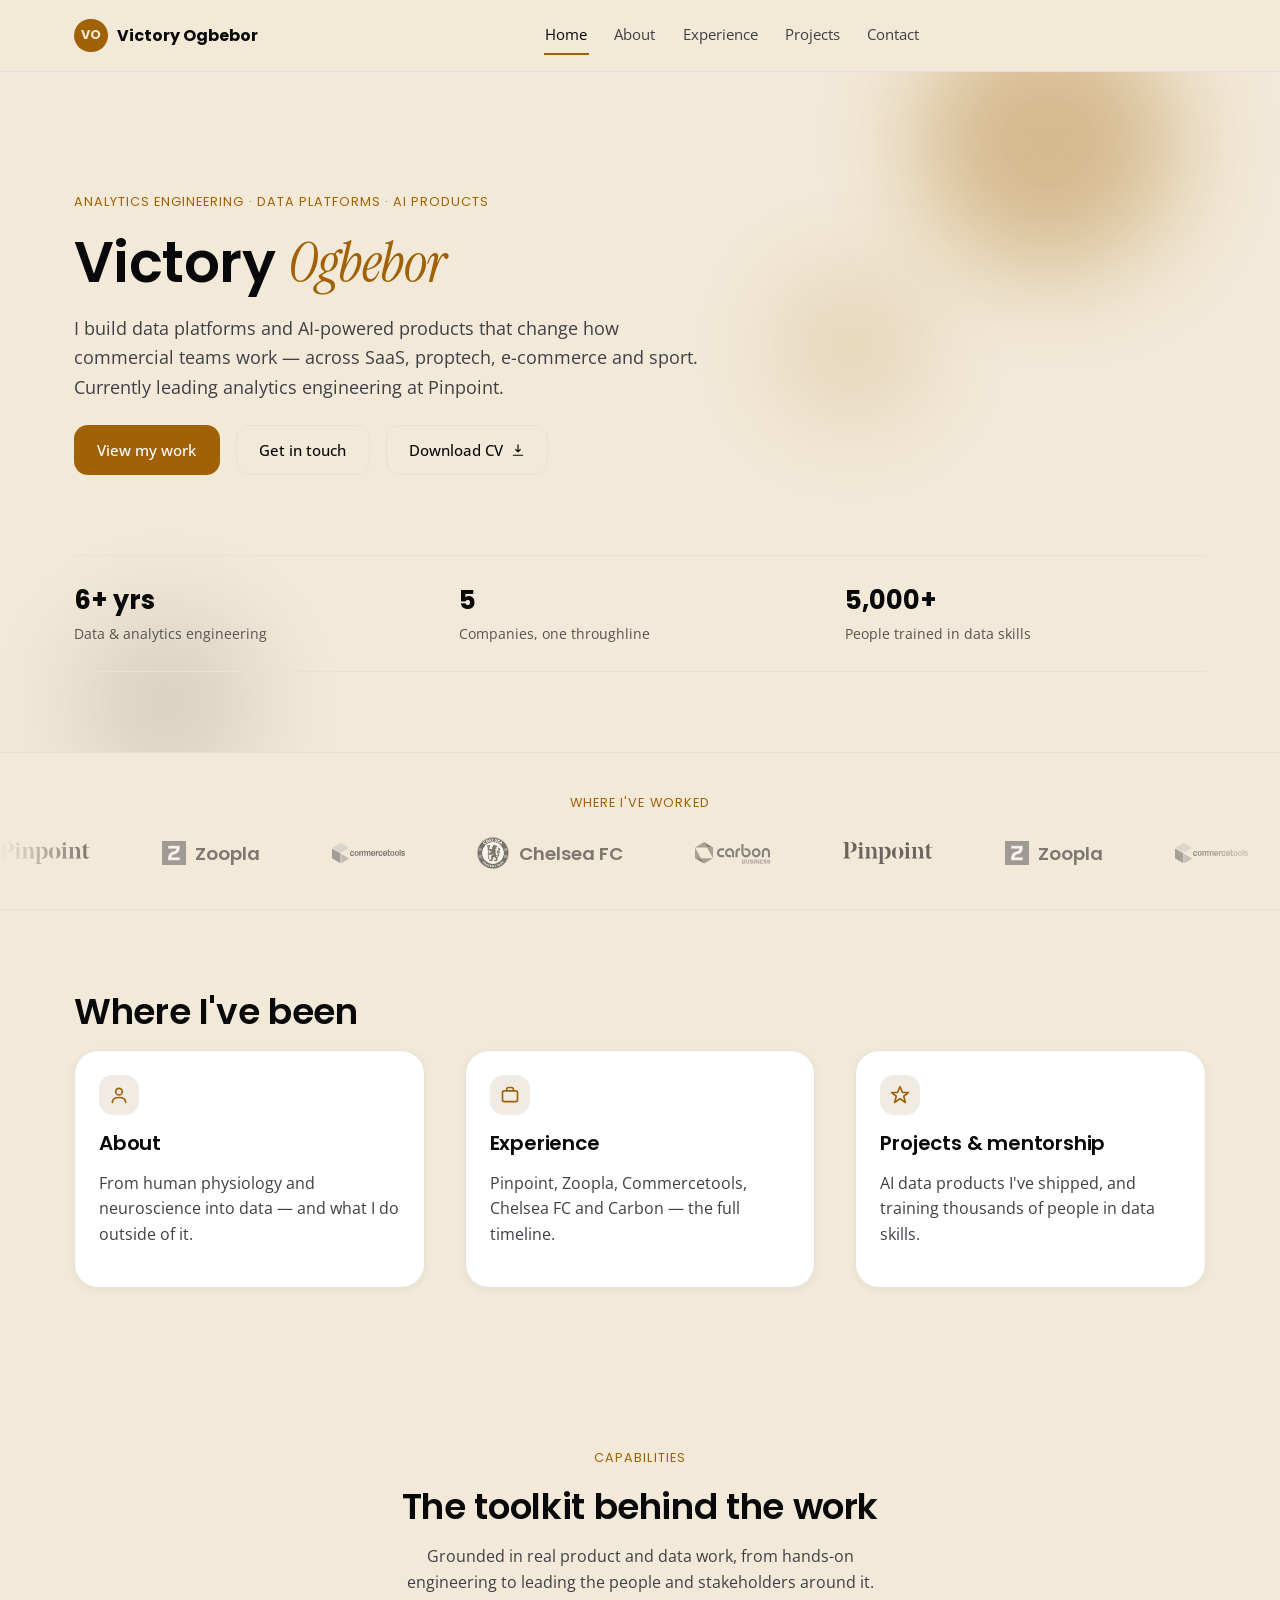
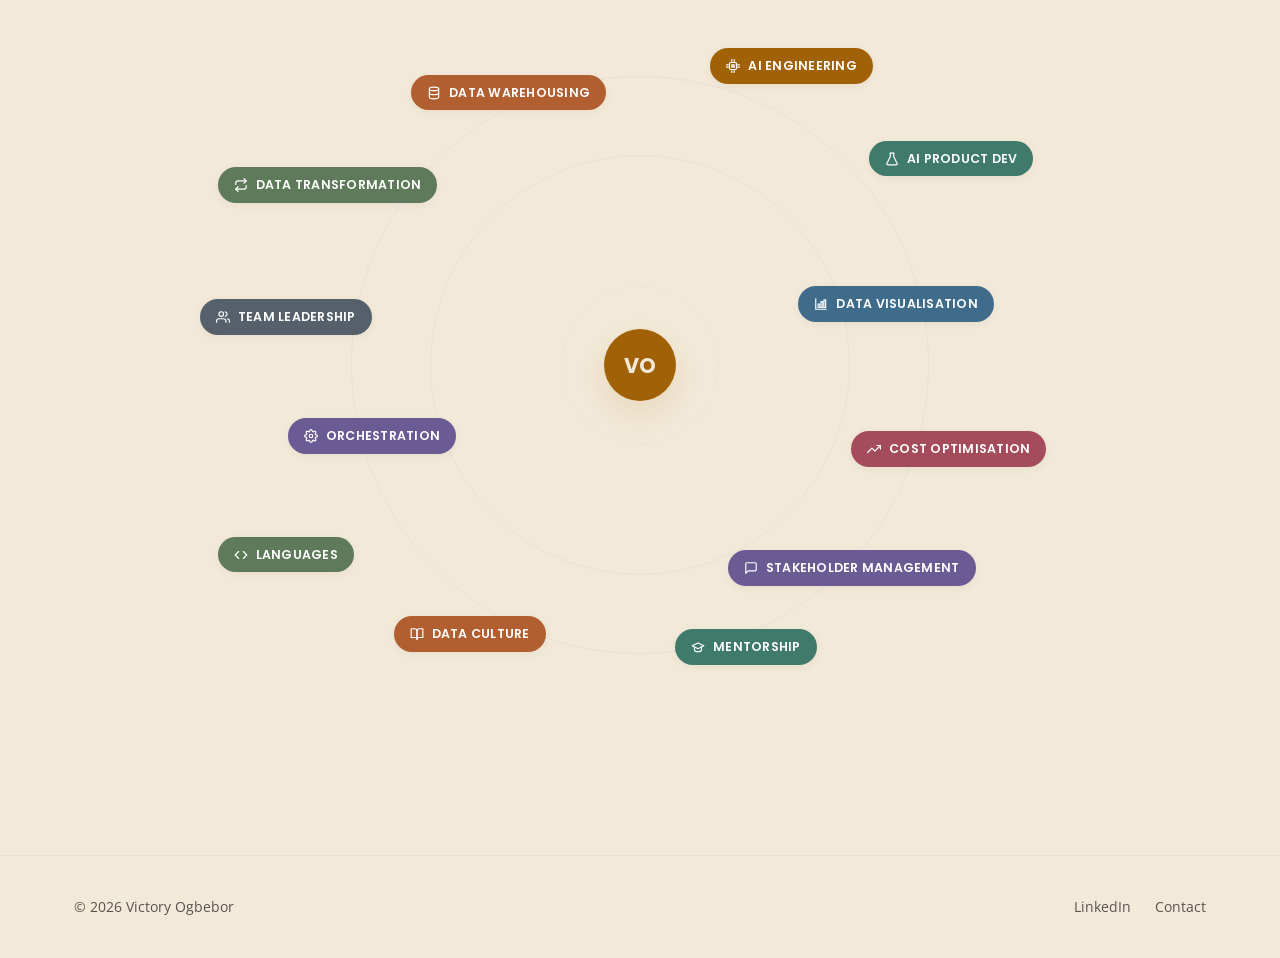
==== commit 86a4d521: "Make capability pills clickable, revealing real tools per category Converted the 12 capability pills" ====
--- a/index.html
+++ b/index.html
@@ -120,65 +120,74 @@
         <div class="cap-rings" aria-hidden="true"></div>
         <div class="cap-center">VO</div>
 
-        <span class="cap-pill cap-c1" style="top:6%; left:24%;">
+        <button type="button" class="cap-pill cap-c1" style="top:6%; left:24%;" data-cap="warehousing">
           <svg width="14" height="14" viewBox="0 0 24 24" fill="none" stroke="currentColor" stroke-width="2" stroke-linecap="round" stroke-linejoin="round"><ellipse cx="12" cy="5" rx="8" ry="3"></ellipse><path d="M4 5v14c0 1.7 3.6 3 8 3s8-1.3 8-3V5"></path><path d="M4 12c0 1.7 3.6 3 8 3s8-1.3 8-3"></path></svg>
           Data Warehousing
-        </span>
-
-        <span class="cap-pill cap-c5" style="top:2%; left:58%;">
+        </button>
+
+        <button type="button" class="cap-pill cap-c5" style="top:2%; left:58%;" data-cap="ai-engineering">
           <svg width="14" height="14" viewBox="0 0 24 24" fill="none" stroke="currentColor" stroke-width="2" stroke-linecap="round" stroke-linejoin="round"><rect x="6" y="6" width="12" height="12" rx="2"></rect><rect x="10" y="10" width="4" height="4"></rect><path d="M10 1v3M14 1v3M10 20v3M14 20v3M1 10h3M1 14h3M20 10h3M20 14h3"></path></svg>
           AI Engineering
-        </span>
-
-        <span class="cap-pill cap-c4" style="top:20%; left:2%;">
+        </button>
+
+        <button type="button" class="cap-pill cap-c4" style="top:20%; left:2%;" data-cap="transformation">
           <svg width="14" height="14" viewBox="0 0 24 24" fill="none" stroke="currentColor" stroke-width="2" stroke-linecap="round" stroke-linejoin="round"><path d="M17 1l4 4-4 4"></path><path d="M3 11V9a4 4 0 0 1 4-4h14"></path><path d="M7 23l-4-4 4-4"></path><path d="M21 13v2a4 4 0 0 1-4 4H3"></path></svg>
           Data Transformation
-        </span>
-
-        <span class="cap-pill cap-c8" style="top:16%; left:76%;">
+        </button>
+
+        <button type="button" class="cap-pill cap-c8" style="top:16%; left:76%;" data-cap="ai-product">
           <svg width="14" height="14" viewBox="0 0 24 24" fill="none" stroke="currentColor" stroke-width="2" stroke-linecap="round" stroke-linejoin="round"><path d="M9 2v6L3 20a2 2 0 0 0 2 2h14a2 2 0 0 0 2-2L15 8V2"></path><path d="M9 2h6"></path></svg>
           AI Product Dev
-        </span>
-
-        <span class="cap-pill cap-c3" style="top:38%; left:68%;">
+        </button>
+
+        <button type="button" class="cap-pill cap-c3" style="top:38%; left:68%;" data-cap="visualisation">
           <svg width="14" height="14" viewBox="0 0 24 24" fill="none" stroke="currentColor" stroke-width="2" stroke-linecap="round" stroke-linejoin="round"><path d="M3 3v18h18"></path><rect x="7" y="12" width="3" height="6"></rect><rect x="12" y="8" width="3" height="10"></rect><rect x="17" y="5" width="3" height="13"></rect></svg>
           Data Visualisation
-        </span>
-
-        <span class="cap-pill cap-c7" style="top:40%; left:0%;">
+        </button>
+
+        <button type="button" class="cap-pill cap-c7" style="top:40%; left:0%;" data-cap="leadership">
           <svg width="14" height="14" viewBox="0 0 24 24" fill="none" stroke="currentColor" stroke-width="2" stroke-linecap="round" stroke-linejoin="round"><path d="M17 21v-2a4 4 0 0 0-4-4H5a4 4 0 0 0-4 4v2"></path><circle cx="9" cy="7" r="4"></circle><path d="M23 21v-2a4 4 0 0 0-3-3.87"></path><path d="M16 3.13a4 4 0 0 1 0 7.75"></path></svg>
           Team Leadership
-        </span>
-
-        <span class="cap-pill cap-c2" style="top:58%; left:10%;">
+        </button>
+
+        <button type="button" class="cap-pill cap-c2" style="top:58%; left:10%;" data-cap="orchestration">
           <svg width="14" height="14" viewBox="0 0 24 24" fill="none" stroke="currentColor" stroke-width="2" stroke-linecap="round" stroke-linejoin="round"><circle cx="12" cy="12" r="3"></circle><path d="M19.4 15a1.65 1.65 0 0 0 .33 1.82l.06.06a2 2 0 1 1-2.83 2.83l-.06-.06a1.65 1.65 0 0 0-1.82-.33 1.65 1.65 0 0 0-1 1.51V21a2 2 0 0 1-4 0v-.09A1.65 1.65 0 0 0 9 19.4a1.65 1.65 0 0 0-1.82.33l-.06.06a2 2 0 1 1-2.83-2.83l.06-.06A1.65 1.65 0 0 0 4.6 15a1.65 1.65 0 0 0-1.51-1H3a2 2 0 0 1 0-4h.09A1.65 1.65 0 0 0 4.6 9a1.65 1.65 0 0 0-.33-1.82l-.06-.06a2 2 0 1 1 2.83-2.83l.06.06A1.65 1.65 0 0 0 9 4.6a1.65 1.65 0 0 0 1-1.51V3a2 2 0 0 1 4 0v.09a1.65 1.65 0 0 0 1 1.51 1.65 1.65 0 0 0 1.82-.33l.06-.06a2 2 0 1 1 2.83 2.83l-.06.06A1.65 1.65 0 0 0 19.4 9a1.65 1.65 0 0 0 1.51 1H21a2 2 0 0 1 0 4h-.09a1.65 1.65 0 0 0-1.51 1z"></path></svg>
           Orchestration
-        </span>
-
-        <span class="cap-pill cap-c6" style="top:60%; left:74%;">
+        </button>
+
+        <button type="button" class="cap-pill cap-c6" style="top:60%; left:74%;" data-cap="cost">
           <svg width="14" height="14" viewBox="0 0 24 24" fill="none" stroke="currentColor" stroke-width="2" stroke-linecap="round" stroke-linejoin="round"><polyline points="23 6 13.5 15.5 8.5 10.5 1 18"></polyline><polyline points="17 6 23 6 23 12"></polyline></svg>
           Cost Optimisation
-        </span>
-
-        <span class="cap-pill cap-c4" style="top:76%; left:2%;">
+        </button>
+
+        <button type="button" class="cap-pill cap-c4" style="top:76%; left:2%;" data-cap="languages">
           <svg width="14" height="14" viewBox="0 0 24 24" fill="none" stroke="currentColor" stroke-width="2" stroke-linecap="round" stroke-linejoin="round"><polyline points="16 18 22 12 16 6"></polyline><polyline points="8 6 2 12 8 18"></polyline></svg>
           Languages
-        </span>
-
-        <span class="cap-pill cap-c2" style="top:78%; left:60%;">
+        </button>
+
+        <button type="button" class="cap-pill cap-c2" style="top:78%; left:60%;" data-cap="stakeholder">
           <svg width="14" height="14" viewBox="0 0 24 24" fill="none" stroke="currentColor" stroke-width="2" stroke-linecap="round" stroke-linejoin="round"><path d="M21 15a2 2 0 0 1-2 2H7l-4 4V5a2 2 0 0 1 2-2h14a2 2 0 0 1 2 2z"></path></svg>
           Stakeholder Management
-        </span>
-
-        <span class="cap-pill cap-c1" style="top:88%; left:22%;">
+        </button>
+
+        <button type="button" class="cap-pill cap-c1" style="top:88%; left:22%;" data-cap="culture">
           <svg width="14" height="14" viewBox="0 0 24 24" fill="none" stroke="currentColor" stroke-width="2" stroke-linecap="round" stroke-linejoin="round"><path d="M2 3h6a4 4 0 0 1 4 4v14a3 3 0 0 0-3-3H2z"></path><path d="M22 3h-6a4 4 0 0 0-4 4v14a3 3 0 0 1 3-3h7z"></path></svg>
           Data Culture
-        </span>
-
-        <span class="cap-pill cap-c8" style="top:90%; left:54%;">
+        </button>
+
+        <button type="button" class="cap-pill cap-c8" style="top:90%; left:54%;" data-cap="mentorship">
           <svg width="14" height="14" viewBox="0 0 24 24" fill="none" stroke="currentColor" stroke-width="2" stroke-linecap="round" stroke-linejoin="round"><path d="M22 10L12 5 2 10l10 5 10-5z"></path><path d="M6 12v5c0 1.5 3 3 6 3s6-1.5 6-3v-5"></path></svg>
           Mentorship
-        </span>
+        </button>
+      </div>
+
+      <div class="cap-detail" id="capDetail" hidden>
+        <button type="button" class="cap-detail-close" id="capDetailClose" aria-label="Close">
+          <svg width="16" height="16" viewBox="0 0 24 24" fill="none" stroke="currentColor" stroke-width="2" stroke-linecap="round" stroke-linejoin="round"><line x1="18" y1="6" x2="6" y2="18"></line><line x1="6" y1="6" x2="18" y2="18"></line></svg>
+        </button>
+        <h3 id="capDetailTitle"></h3>
+        <div class="tag-row" id="capDetailTags"></div>
+        <p id="capDetailNote"></p>
       </div>
     </div>
   </section>
--- a/assets/css/styles.css
+++ b/assets/css/styles.css
@@ -480,6 +480,7 @@
   align-items: center;
   gap: 0.5rem;
   padding: 0.55rem 1rem;
+  border: none;
   border-radius: 999px;
   color: #fff;
   font-family: var(--font-heading);
@@ -489,8 +490,13 @@
   text-transform: uppercase;
   white-space: nowrap;
   box-shadow: var(--shadow-card);
+  cursor: pointer;
   transition: transform var(--transition), box-shadow var(--transition);
   z-index: 1;
+}
+
+.cap-pill.is-active {
+  box-shadow: 0 0 0 3px var(--color-bg), 0 0 0 5px var(--color-fg);
 }
 
 .cap-pill:hover {
@@ -522,6 +528,34 @@
   .cap-pill { position: static; }
 }
 
+.cap-detail {
+  max-width: 620px;
+  margin: var(--space-3) auto 0;
+  padding: var(--space-3);
+  background: var(--color-surface);
+  border: 1px solid var(--color-border);
+  border-radius: var(--radius-lg);
+  box-shadow: var(--shadow-card-hover);
+  position: relative;
+}
+
+.cap-detail h3 { margin-bottom: 0.8rem; padding-right: 2rem; }
+.cap-detail p { margin: 0; color: var(--color-secondary); }
+.cap-detail .tag-row { margin-top: 0; margin-bottom: 0.8rem; }
+.cap-detail .tag-row:empty { display: none; }
+
+.cap-detail-close {
+  position: absolute;
+  top: var(--space-3);
+  right: var(--space-3);
+  background: transparent;
+  border: none;
+  color: var(--color-muted-fg);
+  cursor: pointer;
+  display: flex;
+}
+.cap-detail-close:hover { color: var(--color-accent); }
+
 .hero-actions {
   display: flex;
   flex-wrap: wrap;
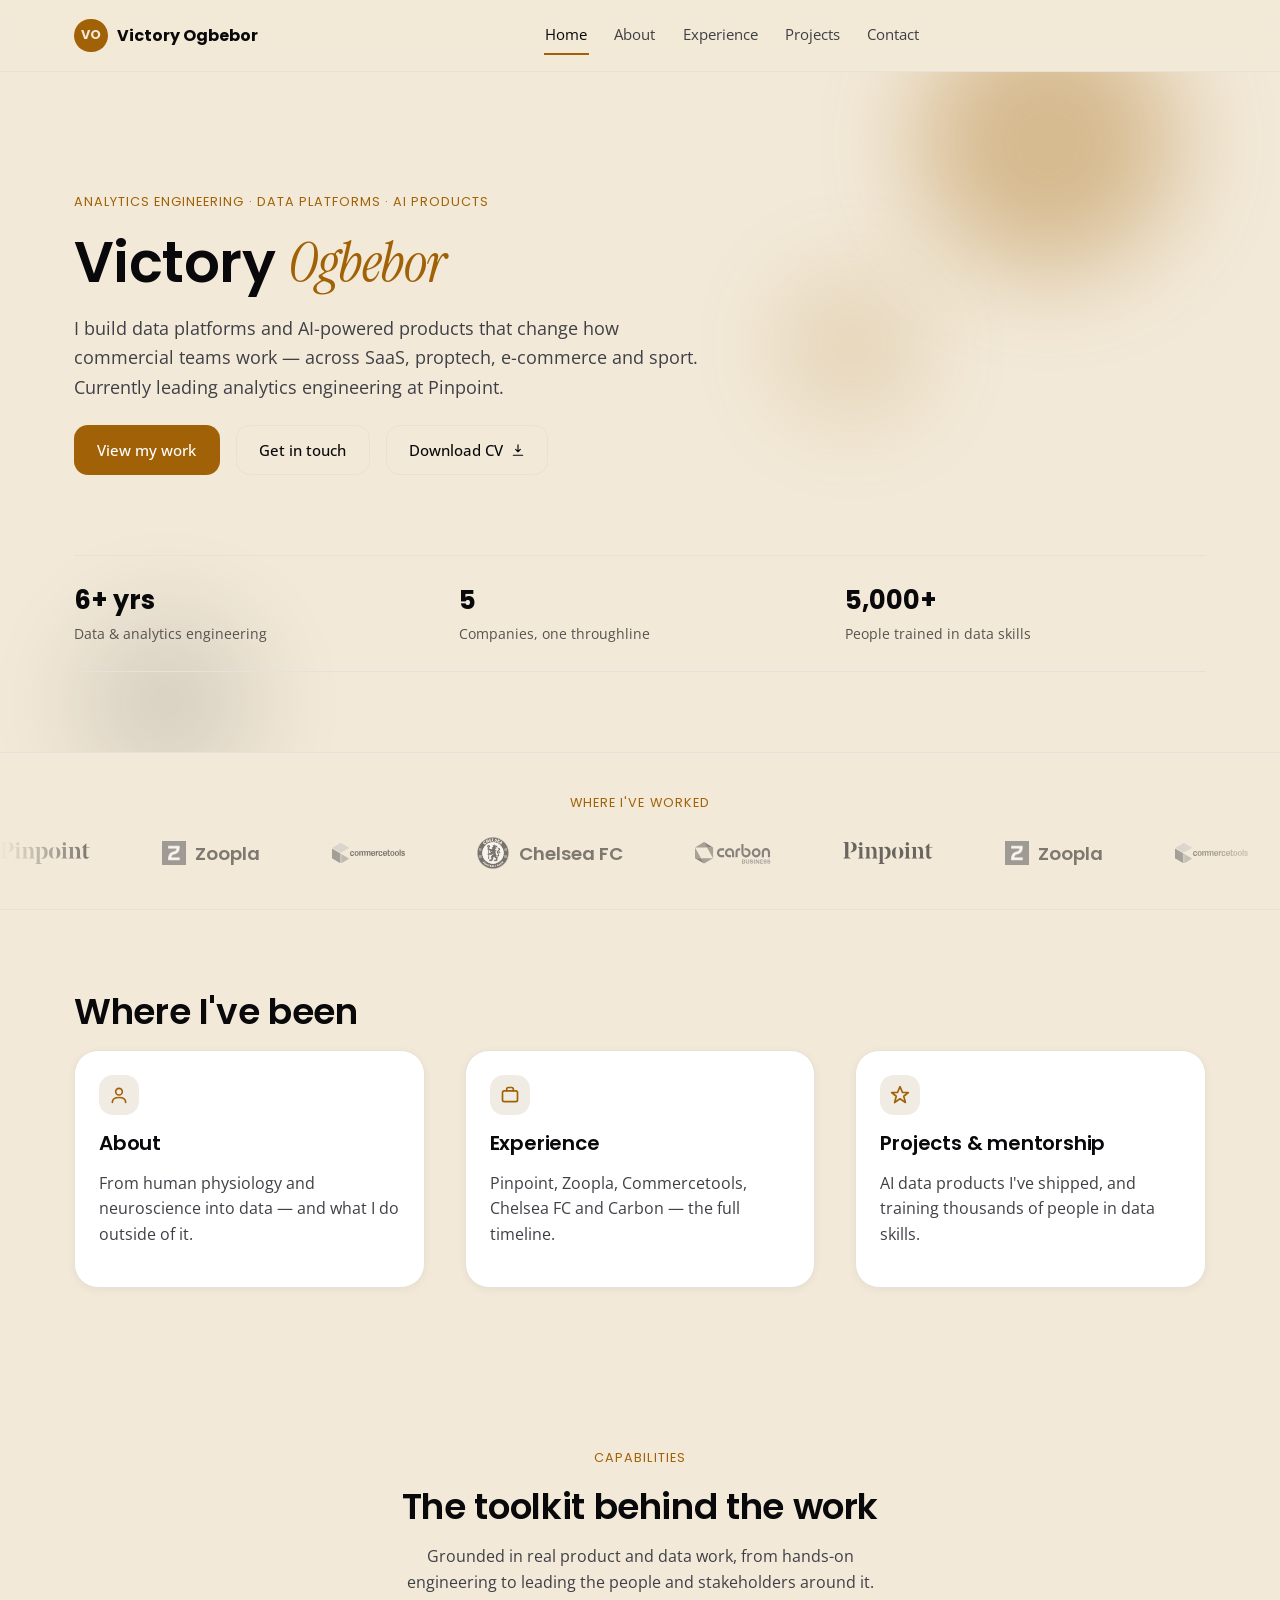
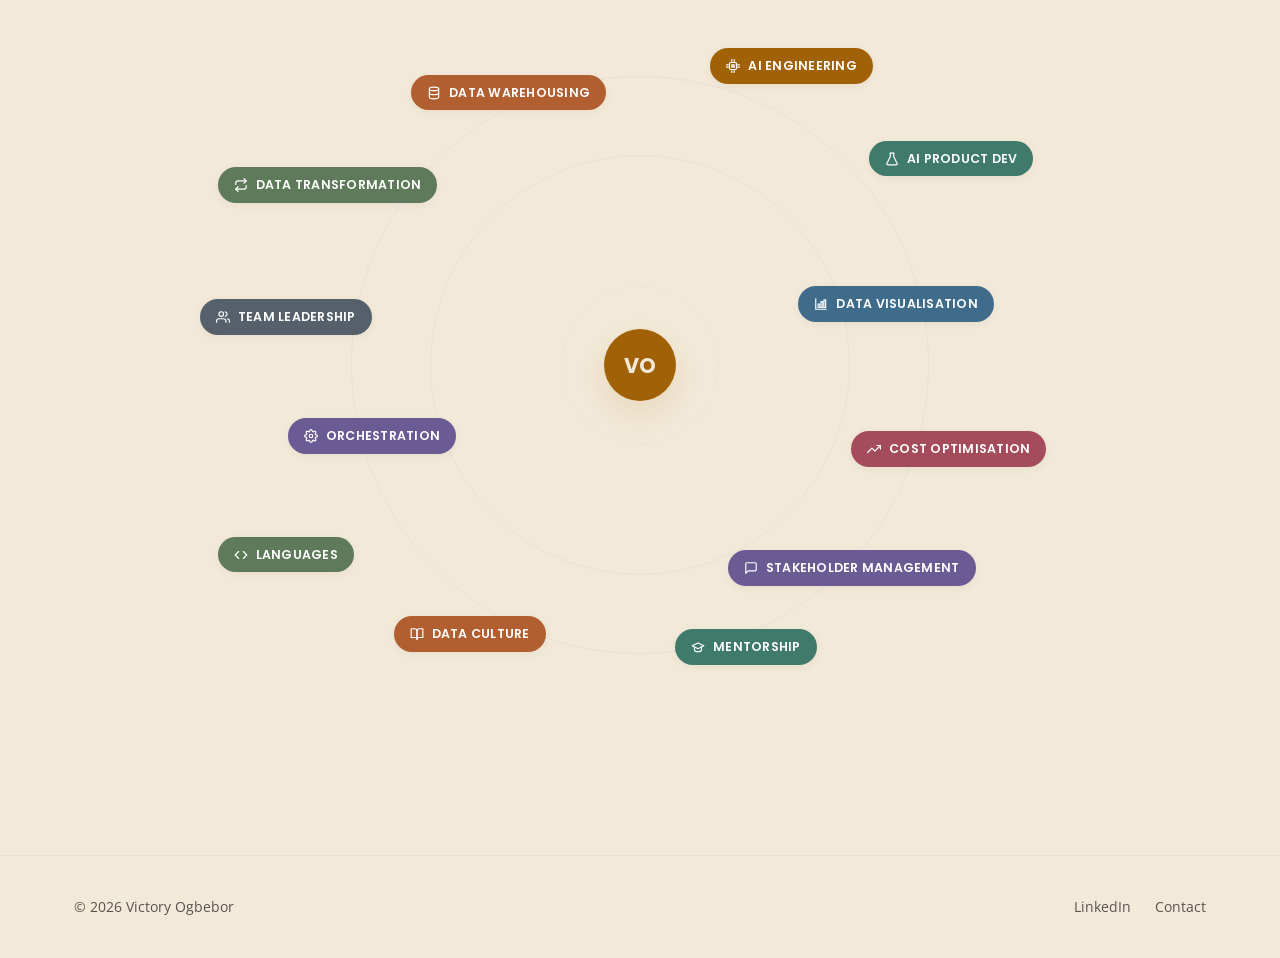
==== commit f1024d35: "Replace capabilities detail panel with connected satellite chips around each pill Instead of a card " ====
--- a/index.html
+++ b/index.html
@@ -180,15 +180,6 @@
           Mentorship
         </button>
       </div>
-
-      <div class="cap-detail" id="capDetail" hidden>
-        <button type="button" class="cap-detail-close" id="capDetailClose" aria-label="Close">
-          <svg width="16" height="16" viewBox="0 0 24 24" fill="none" stroke="currentColor" stroke-width="2" stroke-linecap="round" stroke-linejoin="round"><line x1="18" y1="6" x2="6" y2="18"></line><line x1="6" y1="6" x2="18" y2="18"></line></svg>
-        </button>
-        <h3 id="capDetailTitle"></h3>
-        <div class="tag-row" id="capDetailTags"></div>
-        <p id="capDetailNote"></p>
-      </div>
     </div>
   </section>
 </main>
--- a/assets/css/styles.css
+++ b/assets/css/styles.css
@@ -528,33 +528,77 @@
   .cap-pill { position: static; }
 }
 
-.cap-detail {
-  max-width: 620px;
-  margin: var(--space-3) auto 0;
-  padding: var(--space-3);
+.cap-chip-line {
+  position: absolute;
+  top: 0;
+  left: 0;
+  overflow: visible;
+  pointer-events: none;
+  z-index: 4;
+}
+
+.cap-chip {
+  position: absolute;
+  transform: translate(-50%, -50%) scale(0.5);
+  opacity: 0;
+  max-width: 160px;
+  padding: 0.4rem 0.75rem;
   background: var(--color-surface);
-  border: 1px solid var(--color-border);
-  border-radius: var(--radius-lg);
+  border: 1.5px solid var(--color-border);
+  border-radius: 999px;
+  color: var(--color-fg);
+  font-family: var(--font-body);
+  font-size: 0.78rem;
+  font-weight: 600;
+  line-height: 1.3;
+  text-align: center;
+  white-space: nowrap;
   box-shadow: var(--shadow-card-hover);
-  position: relative;
-}
-
-.cap-detail h3 { margin-bottom: 0.8rem; padding-right: 2rem; }
-.cap-detail p { margin: 0; color: var(--color-secondary); }
-.cap-detail .tag-row { margin-top: 0; margin-bottom: 0.8rem; }
-.cap-detail .tag-row:empty { display: none; }
-
-.cap-detail-close {
-  position: absolute;
-  top: var(--space-3);
-  right: var(--space-3);
-  background: transparent;
-  border: none;
-  color: var(--color-muted-fg);
-  cursor: pointer;
-  display: flex;
-}
-.cap-detail-close:hover { color: var(--color-accent); }
+  transition: transform 220ms ease, opacity 220ms ease;
+  z-index: 5;
+  pointer-events: none;
+}
+
+.cap-chip.cap-chip-note {
+  max-width: 220px;
+  white-space: normal;
+  border-radius: var(--radius-md);
+  font-weight: 400;
+  font-size: 0.82rem;
+  text-align: left;
+}
+
+.cap-chip.is-visible {
+  transform: translate(-50%, -50%) scale(1);
+  opacity: 1;
+}
+
+/* Mobile: chips render inline below the pill instead of radiating around it */
+.cap-chip-row {
+  display: none;
+  flex-basis: 100%;
+  flex-wrap: wrap;
+  justify-content: center;
+  gap: 0.5rem;
+  margin: 0.4rem 0 0.2rem;
+}
+
+.cap-chip-row .cap-chip {
+  position: static;
+  transform: none;
+  opacity: 1;
+  max-width: none;
+}
+
+.cap-chip-row .cap-chip-note {
+  flex-basis: 100%;
+  max-width: 320px;
+  text-align: center;
+}
+
+@media (max-width: 860px) {
+  .cap-chip-row { display: flex; }
+}
 
 .hero-actions {
   display: flex;
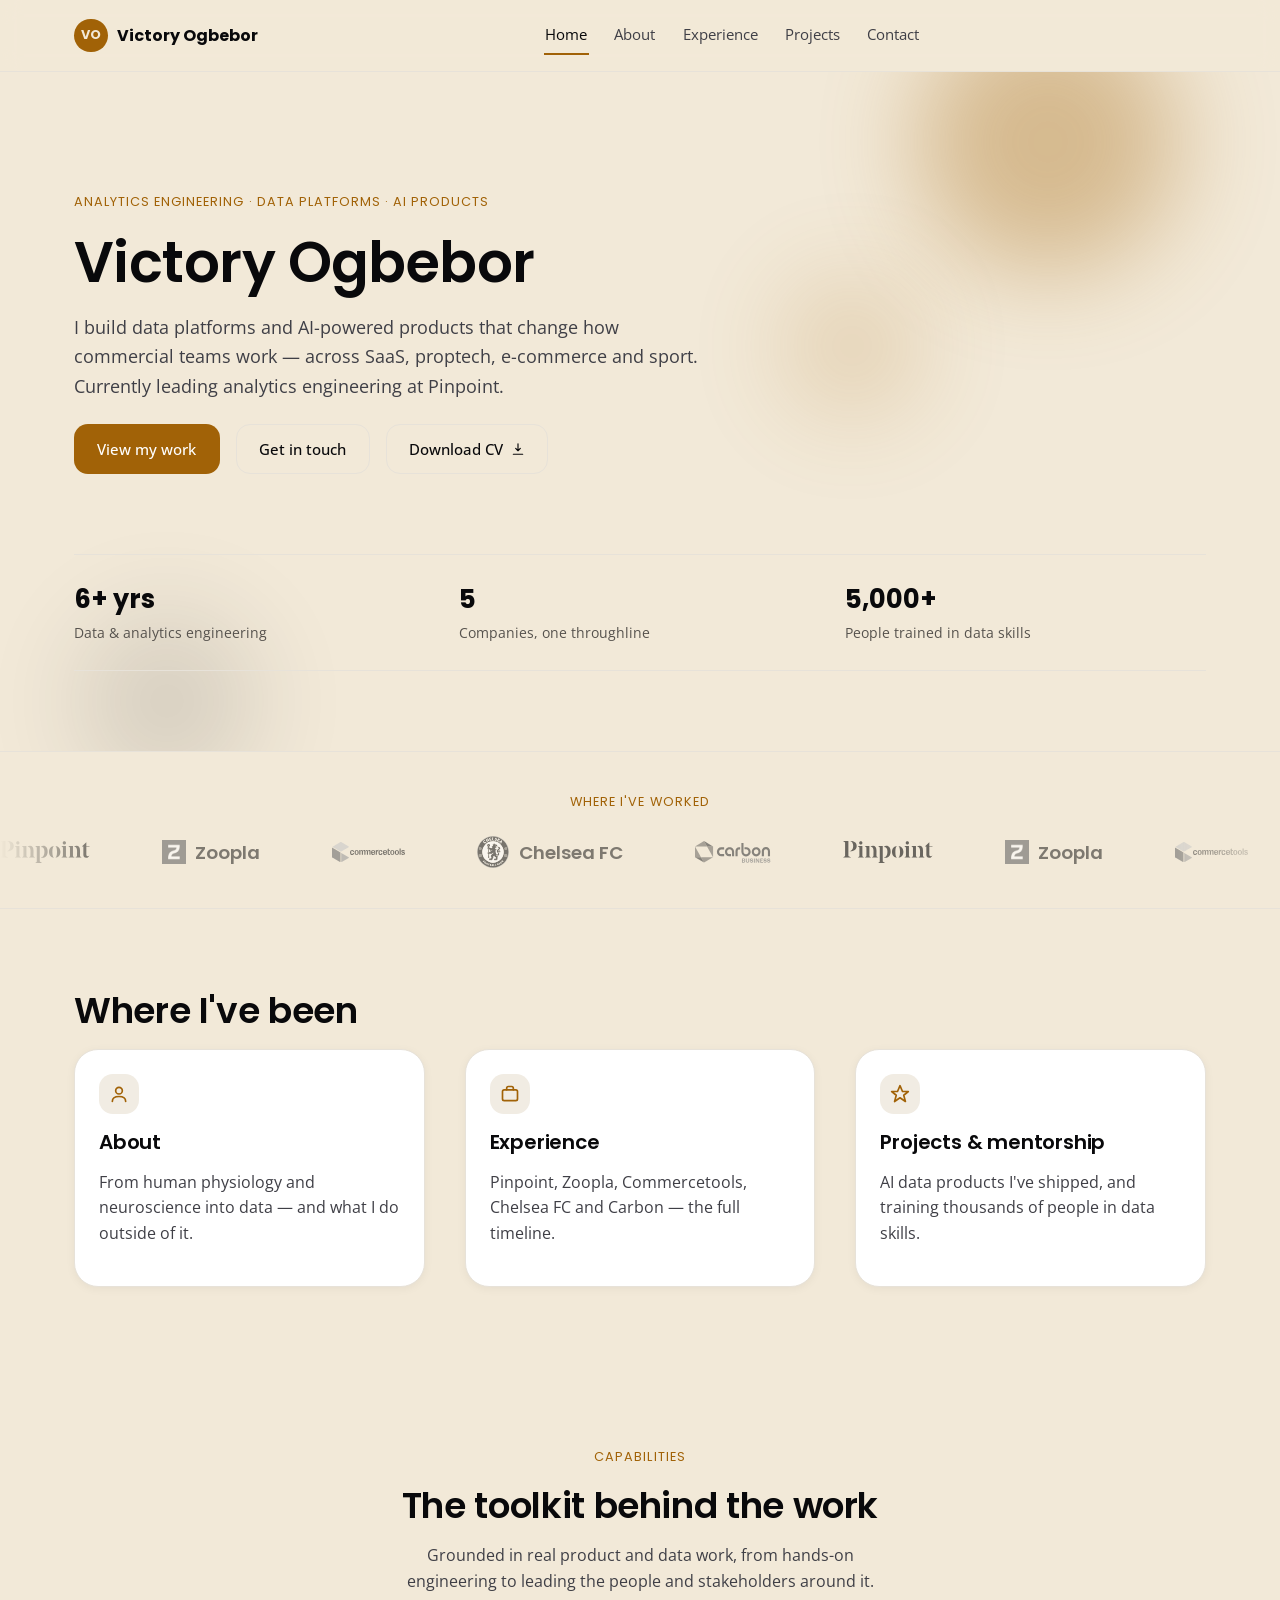
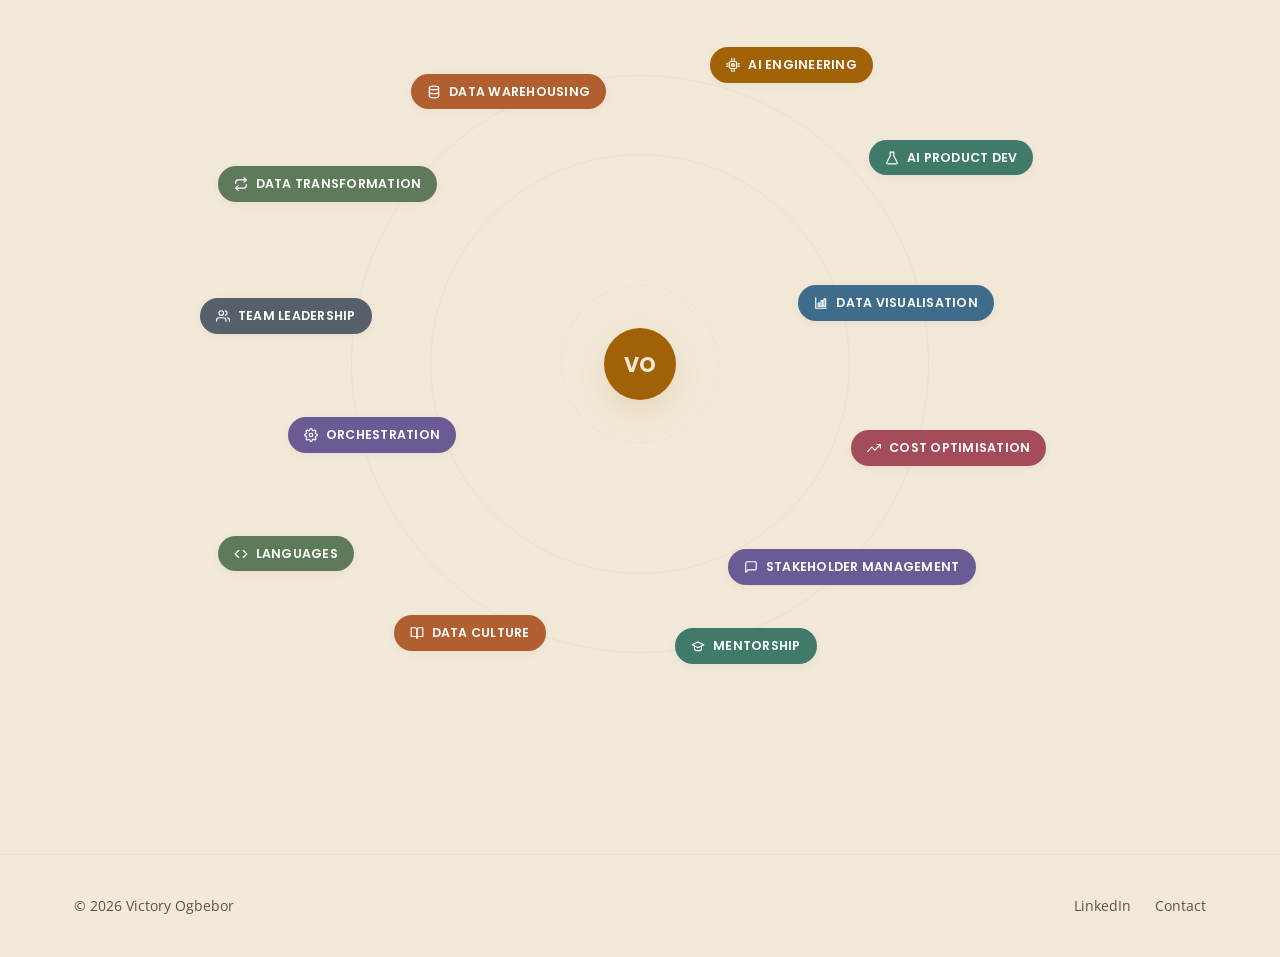
==== commit d0d1b5a4: "Match 'Ogbebor' font to 'Victory' in the Home page hero" ====
--- a/index.html
+++ b/index.html
@@ -40,7 +40,7 @@
     </div>
     <div class="container">
       <p class="eyebrow">Analytics Engineering · Data Platforms · AI Products</p>
-      <h1>Victory <span class="accent-serif">Ogbebor</span></h1>
+      <h1>Victory Ogbebor</h1>
       <p style="max-width: 640px; font-size: 1.15rem;">
         I build data platforms and AI-powered products that change how commercial teams work —
         across SaaS, proptech, e-commerce and sport. Currently leading analytics engineering at
--- a/assets/css/styles.css
+++ b/assets/css/styles.css
@@ -541,18 +541,18 @@
   position: absolute;
   transform: translate(-50%, -50%) scale(0.5);
   opacity: 0;
-  max-width: 160px;
-  padding: 0.4rem 0.75rem;
+  max-width: 140px;
+  padding: 0.32rem 0.6rem;
   background: var(--color-surface);
   border: 1.5px solid var(--color-border);
-  border-radius: 999px;
+  border-radius: var(--radius-md);
   color: var(--color-fg);
   font-family: var(--font-body);
-  font-size: 0.78rem;
+  font-size: 0.72rem;
   font-weight: 600;
   line-height: 1.3;
   text-align: center;
-  white-space: nowrap;
+  white-space: normal;
   box-shadow: var(--shadow-card-hover);
   transition: transform 220ms ease, opacity 220ms ease;
   z-index: 5;
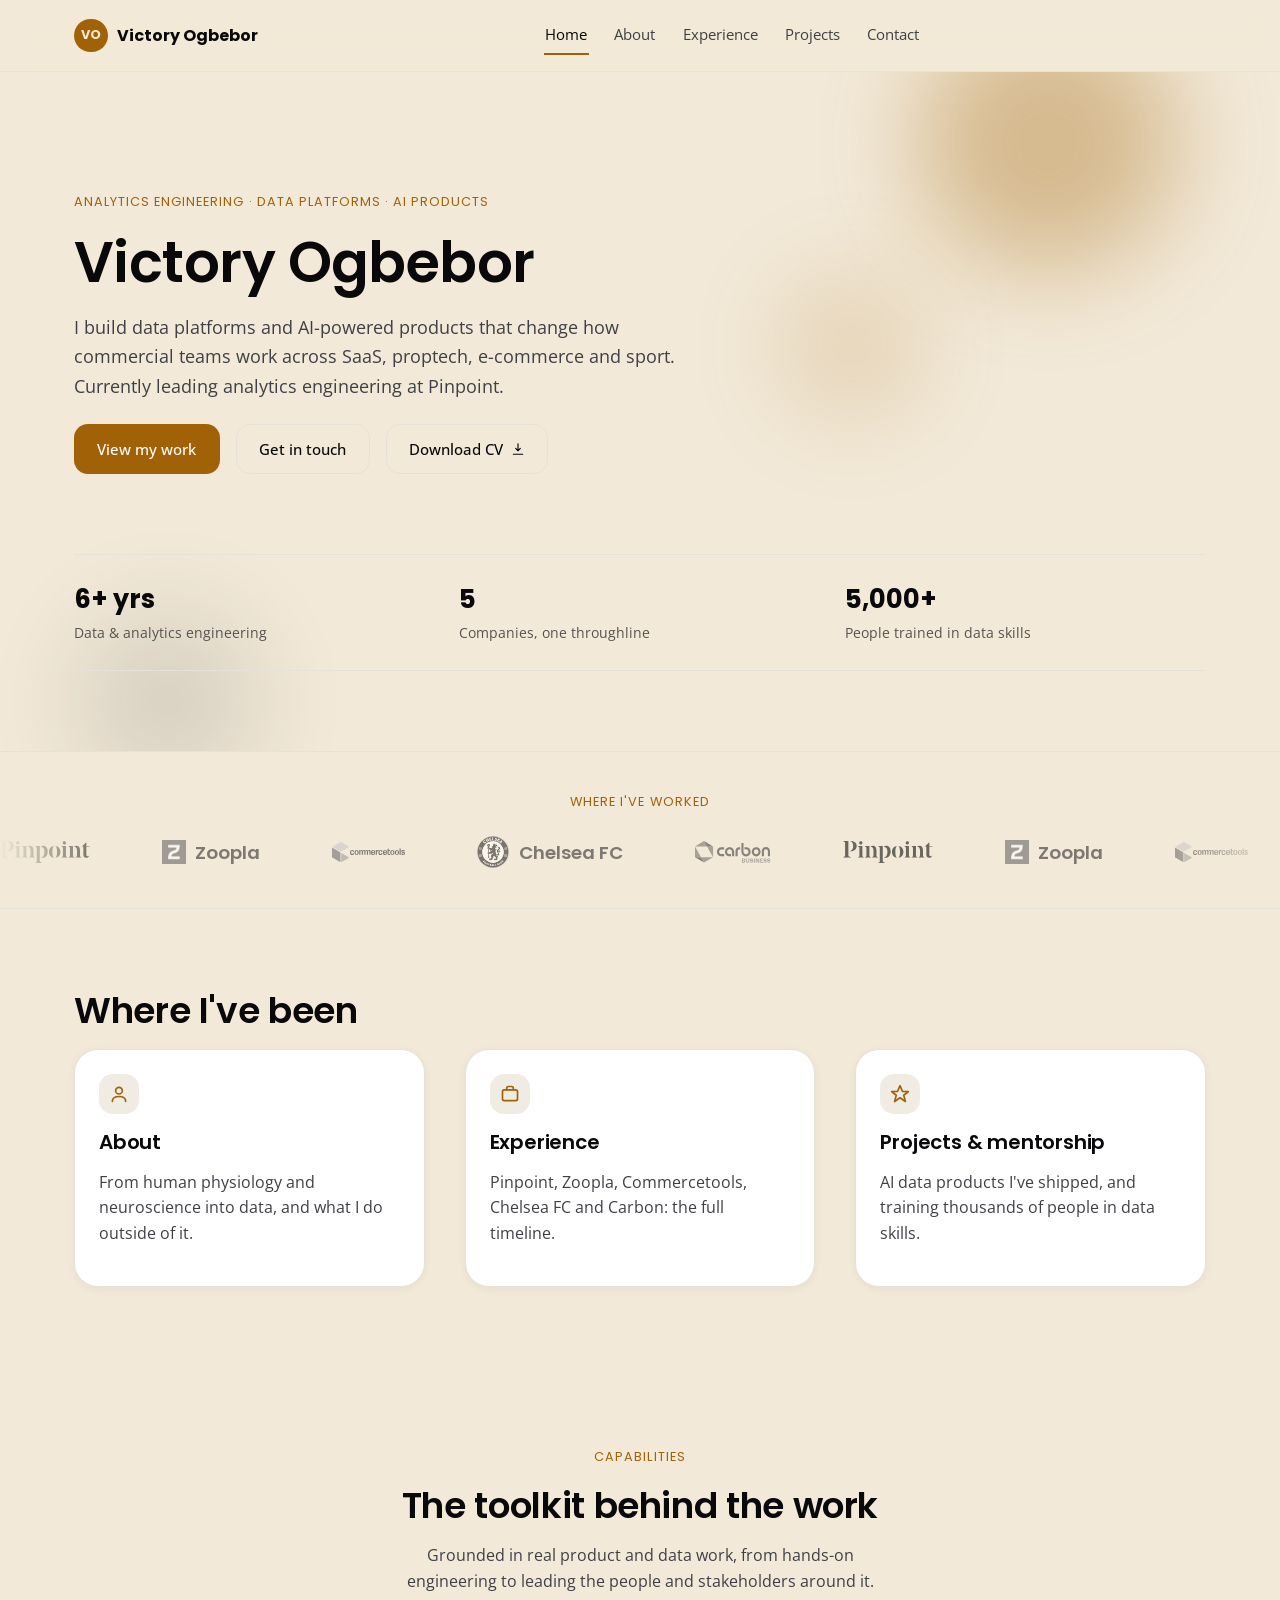
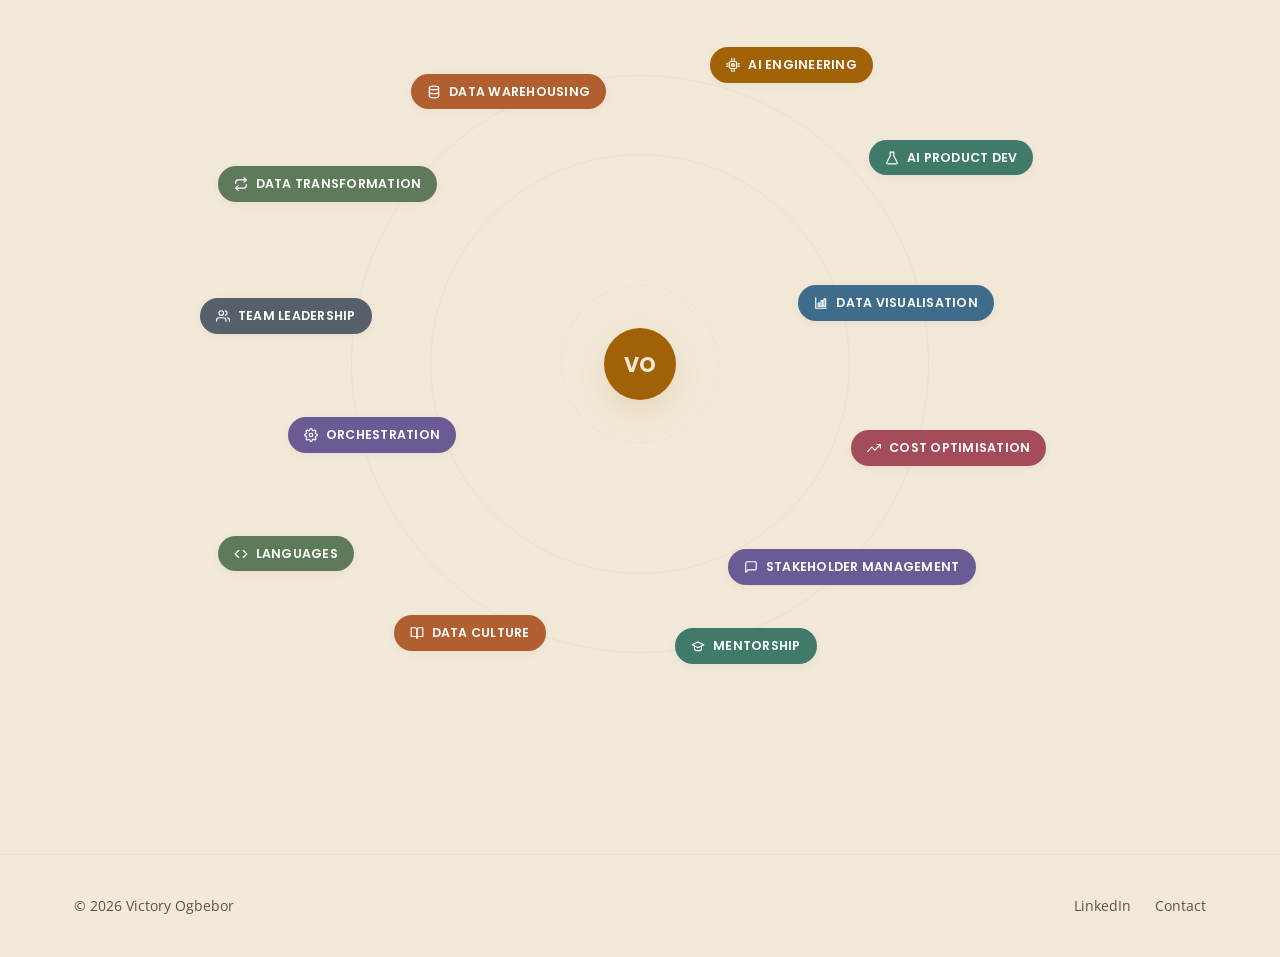
==== commit 2b9ab608: "Remove prose em-dashes across the site Rewrote sentences using periods, commas, colons or parenthese" ====
--- a/index.html
+++ b/index.html
@@ -42,7 +42,7 @@
       <p class="eyebrow">Analytics Engineering · Data Platforms · AI Products</p>
       <h1>Victory Ogbebor</h1>
       <p style="max-width: 640px; font-size: 1.15rem;">
-        I build data platforms and AI-powered products that change how commercial teams work —
+        I build data platforms and AI-powered products that change how commercial teams work
         across SaaS, proptech, e-commerce and sport. Currently leading analytics engineering at
         Pinpoint.
       </p>
@@ -90,14 +90,14 @@
             <svg width="20" height="20" viewBox="0 0 24 24" fill="none" stroke="currentColor" stroke-width="2" stroke-linecap="round" stroke-linejoin="round"><circle cx="12" cy="8" r="4"></circle><path d="M4 21c0-4 3.5-6 8-6s8 2 8 6"></path></svg>
           </div>
           <h3>About</h3>
-          <p>From human physiology and neuroscience into data — and what I do outside of it.</p>
+          <p>From human physiology and neuroscience into data, and what I do outside of it.</p>
         </a>
         <a href="experience.html" class="card card-link">
           <div class="badge-icon">
             <svg width="20" height="20" viewBox="0 0 24 24" fill="none" stroke="currentColor" stroke-width="2" stroke-linecap="round" stroke-linejoin="round"><rect x="3" y="7" width="18" height="13" rx="2"></rect><path d="M8 7V5a2 2 0 0 1 2-2h4a2 2 0 0 1 2 2v2"></path></svg>
           </div>
           <h3>Experience</h3>
-          <p>Pinpoint, Zoopla, Commercetools, Chelsea FC and Carbon — the full timeline.</p>
+          <p>Pinpoint, Zoopla, Commercetools, Chelsea FC and Carbon: the full timeline.</p>
         </a>
         <a href="projects.html" class="card card-link">
           <div class="badge-icon">
